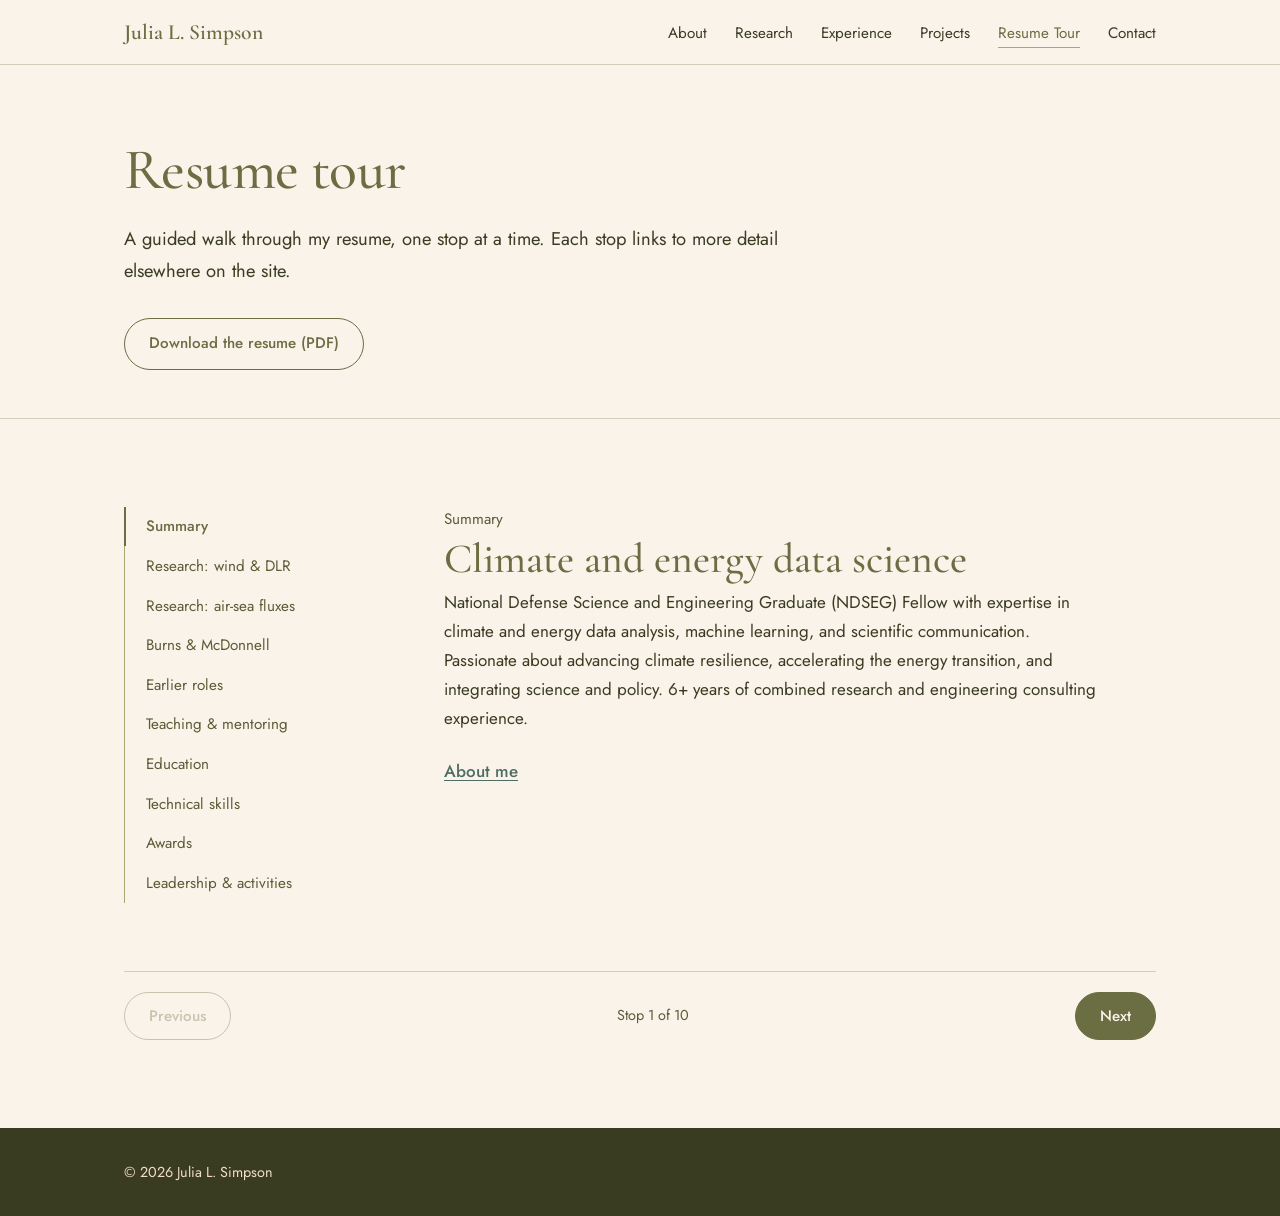
==== resume-tour.html @ 8f004eaa "Green-and-cream redesign; resume tour; research project pages" ====
<!DOCTYPE html>
<!--
  Personal website: Julia L. Simpson (Resume Tour)
  Created 2026-11-11. Goal: a guided, step-by-step walk through the resume, with each stop
    linking to the fuller page or section on the site.
  Decisions:
    - Content is taken from the Oct 2026 one-page and extended resumes only.
    - Stops are written into the HTML so the full resume is readable without JavaScript;
      the script then shows one stop at a time (tabs + previous/next + arrow keys) and
      keeps the current stop in the URL hash so a specific stop can be linked.
-->
<html lang="en">
<head>
  <meta charset="UTF-8">
  <meta name="viewport" content="width=device-width, initial-scale=1.0">
  <title>Resume Tour — Julia L. Simpson</title>
  <meta name="description" content="A guided tour through Julia L. Simpson's resume: climate and energy data science research, engineering consulting, education, and skills.">
  <link rel="preconnect" href="https://fonts.googleapis.com">
  <link rel="preconnect" href="https://fonts.gstatic.com" crossorigin>
  <link href="https://fonts.googleapis.com/css2?family=Cormorant+Garamond:ital,wght@0,500;0,600;1,500&family=Jost:wght@400;500&display=swap" rel="stylesheet">
  <link rel="stylesheet" href="assets/site.css">
</head>
<body>

<nav class="site-nav" aria-label="Main">
  <div class="wrap">
    <a href="./" class="brand">Julia L. Simpson</a>
    <button class="nav-toggle" aria-label="Menu" aria-expanded="false" aria-controls="nav-links">
      <svg width="22" height="16" viewBox="0 0 22 16" fill="none" stroke="currentColor" stroke-width="1.5"><path d="M0 1h22M0 8h22M0 15h22"/></svg>
    </button>
    <ul class="nav-links" id="nav-links">
      <li><a href="./#about">About</a></li>
      <li><a href="./#research">Research</a></li>
      <li><a href="./#experience">Experience</a></li>
      <li><a href="./#projects">Projects</a></li>
      <li><a href="resume-tour.html" aria-current="page">Resume Tour</a></li>
      <li><a href="./#contact">Contact</a></li>
    </ul>
  </div>
</nav>

<main>
  <header class="page-head">
    <div class="wrap">
      <h1>Resume tour</h1>
      <p class="lede">A guided walk through my resume, one stop at a time. Each stop links to more detail elsewhere on the site.</p>
      <div class="actions">
        <a class="btn btn-line" href="Julia_L_Simpson_Resume.pdf" target="_blank" rel="noopener">Download the resume (PDF)</a>
      </div>
    </div>
  </header>

  <div class="band"><div class="wrap">
    <div class="tour">
      <ol class="tour-stops" role="tablist" aria-label="Resume stops" hidden></ol>

      <div class="tour-body">
        <section class="tour-panel" id="summary" data-label="Summary">
          <p class="when">Summary</p>
          <h2>Climate and energy data science</h2>
          <p class="prose">National Defense Science and Engineering Graduate (NDSEG) Fellow with expertise in climate and energy data analysis, machine learning, and scientific communication. Passionate about advancing climate resilience, accelerating the energy transition, and integrating science and policy. 6+ years of combined research and engineering consulting experience.</p>
          <p class="see"><a href="./#about">About me</a></p>
        </section>

        <section class="tour-panel" id="dlr" data-label="Research: wind &amp; DLR">
          <p class="when">Aug 2022 &ndash; present</p>
          <h2>Wind energy &amp; dynamic line rating</h2>
          <p class="where">Graduate Researcher (Ph.D. Candidate), Columbia University, New York, NY</p>
          <ul class="bullets">
            <li>Applies spatial analysis to develop a risk-mitigation framework for wind energy along transmission corridors, where the same wind that drives generation also cools the line and raises its dynamic line rating (DLR), so transfer capacity peaks just as wind output does.</li>
            <li>Predicts wind speed between sparse measurement points, forecasts with calibrated confidence intervals, and culminates in sensor-placement recommendations to improve safety and reduce curtailment.</li>
          </ul>
          <p class="see"><a href="research/dynamic-line-rating.html">Project page</a></p>
        </section>

        <section class="tour-panel" id="air-sea" data-label="Research: air-sea fluxes">
          <p class="when">Aug 2022 &ndash; present</p>
          <h2>Machine learning for air&#8209;sea fluxes</h2>
          <p class="where">Graduate Researcher (Ph.D. Candidate), Columbia University, New York, NY</p>
          <ul class="bullets">
            <li>Addresses oceanographic observational data scarcity in air-sea flux representation in climate modeling by developing a hybrid physics&ndash;machine learning workflow using ensembles of neural networks trained on 3 million synthetic samples, then fine-tuned via transfer learning to ~10,000 in-situ observations.</li>
            <li>Employs causal discovery methods (PCMCI+) to illuminate directional relationships between meteorological drivers and air-sea fluxes, enabling physically grounded interpretation of machine learning predictions.</li>
          </ul>
          <p class="see"><a href="research/air-sea-fluxes.html">Project page</a></p>
        </section>

        <section class="tour-panel" id="consulting" data-label="Burns &amp; McDonnell">
          <p class="when">Aug 2020 &ndash; Dec 2022</p>
          <h2>Assistant Chemical Engineer</h2>
          <p class="where">Burns &amp; McDonnell, Wallingford, CT</p>
          <ul class="bullets">
            <li>As Environmental Permitting Specialist: authored and submitted permit applications for energy infrastructure projects, including large-scale 55 and 65 megawatt (MW) solar installations, battery storage, and transmission lines.</li>
            <li>As Remediation &amp; Air Emissions Scientist: analyzed regulatory frameworks to counsel clients on relevant requirements; executed field sampling campaigns, analyzed environmental data to evaluate remediation efficacy; and calculated facility potential to emit for 6 criteria and 188 hazardous air pollutants.</li>
          </ul>
          <p class="see"><a href="./#experience">Full experience</a></p>
        </section>

        <section class="tour-panel" id="early" data-label="Earlier roles">
          <p class="when">Sep 2017 &ndash; Mar 2020</p>
          <h2>Internships and undergraduate research</h2>
          <ul class="bullets">
            <li><strong>Sustainability Engineering Intern, Office of Sustainability, St. Louis, MO</strong> (Jan &ndash; Mar 2020). Collaborated on a team of 5 student interns to design 2.5 MW of solar installations for the city of St. Louis, developing a comprehensive proposal integrating SolSmart policy and Helioscope engineering design.</li>
            <li><strong>Chemical Engineering Intern, Burns &amp; McDonnell, Kansas City, MO</strong> (May &ndash; Aug 2019). Consulted within the Process Engineering group in the Energy Global Practice on 11 different projects, focusing on water quality, constituent environmental standards, technical design, and process analysis.</li>
            <li><strong>Research Assistant, Center for Aerosol Science &amp; Engineering, St. Louis, MO</strong> (Sep 2017 &ndash; Dec 2018). Processed PM2.5 Teflon filters using microwave-aided acid digestion and inductively coupled plasma mass spectrometry for an air quality study; developed, tested, and validated a revised Standard Operating Procedure for air toxic metals analysis on 18 elements.</li>
          </ul>
          <p class="see"><a href="./#experience">Full experience</a></p>
        </section>

        <section class="tour-panel" id="teaching" data-label="Teaching &amp; mentoring">
          <p class="when">Dec 2016 &ndash; Spring 2026</p>
          <h2>Teaching and mentoring</h2>
          <ul class="bullets">
            <li><strong>Teaching Assistant, Columbia University (CIEE/EAEE E4252)</strong> (Spring 2026). Supported instruction for Foundations of Environmental Engineering, focusing on mass balances, water and air quality, and environmental treatment processes; mentored graduate students through one-on-one tutoring, drawing on consulting experience to connect engineering fundamentals to regulatory and real-world practice.</li>
            <li><strong>Engineering Course Assistant &amp; Tutor, Washington University in St. Louis</strong> (Dec 2016 &ndash; May 2018). Taught class sections of about 40 first-year engineering students through collaborative, project-based learning; tutored 13 college students in Calculus III, Differential Equations, Physics, and chemical engineering courses.</li>
          </ul>
        </section>

        <section class="tour-panel" id="education" data-label="Education">
          <p class="when">2016 &ndash; 2026</p>
          <h2>Education</h2>
          <ul class="bullets">
            <li><strong>M.Phil., Earth and Environmental Engineering, Columbia University.</strong> Expected December 2026. GPA 3.73.</li>
            <li><strong>M.S., Earth &amp; Environmental Engineering, Columbia University.</strong> February 2024. GPA 4.07. Concentration in Sustainable Energy &amp; Carbon with additional focuses on Data Science, Water Resources &amp; Climate Risk.</li>
            <li><strong>B.S., Chemical Engineering (Cum Laude), Washington University in St. Louis.</strong> May 2020. GPA 3.73. Minors in Energy Engineering, Environmental Engineering, and Psychology-Neuroscience-Philosophy.</li>
          </ul>
        </section>

        <section class="tour-panel" id="skills" data-label="Technical skills">
          <p class="when">Technical skills</p>
          <h2>Tools, methods, and data</h2>
          <ul class="bullets">
            <li>Python, R, xarray, pandas, neural networks, transfer learning, random forest, eXtreme Gradient Boosting (XGBoost).</li>
            <li>Statistical and spatial methods: causal discovery (PCMCI+); copula-based spatial analysis; and calibrated uncertainty.</li>
            <li>Datasets: in-situ networks from research cruises targeting air-sea flux measurements; Community Earth System Model (CESM) climate model ensembles; and the NOAA High-Resolution Rapid Refresh (HRRR) atmospheric model.</li>
            <li>Training: Climate &amp; Geospatial Data Analysis and Machine Learning, LEAP Train-the-Trainer Bootcamp (Jan 2023); Topics in Climate Data Science, LEAP Momentum Bootcamp (May 2022).</li>
          </ul>
          <p class="see"><a href="./#projects">Climate &amp; energy data projects</a></p>
        </section>

        <section class="tour-panel" id="awards" data-label="Awards">
          <p class="when">2022 &ndash; present</p>
          <h2>Awards</h2>
          <ul class="bullets">
            <li><strong>National Defense Science and Engineering Graduate Fellow</strong> (Sep 2024 &ndash; present). Earned a competitive three-year graduate fellowship from the Department of Defense, awarded through the Office of the Under Secretary for Research and Engineering and the military services (award rate under 6.3%).</li>
            <li><strong>&ldquo;What We Do Matters&rdquo; and &ldquo;We Invest in a Better World,&rdquo; Burns &amp; McDonnell</strong> (Jun 2022). Two company culture recognitions for an innovative solution to a project obstacle and dedication to a client.</li>
          </ul>
        </section>

        <section class="tour-panel" id="leadership" data-label="Leadership &amp; activities">
          <p class="when">2016 &ndash; present</p>
          <h2>Leadership and activities</h2>
          <ul class="bullets">
            <li><strong>Graduate Earth &amp; Environmental Engineering Network</strong> (May 2025 &ndash; present). Chair of the Social Committee, organizing events and growing a new graduate student organization.</li>
            <li><strong>NVIDIA&ndash;LEAP Center Hackathon Collaboration</strong> (Jun 2025 &ndash; Jan 2026). Member of a 9-person coding sub-team within a 17-person group downscaling climate model data to high resolution around New York City for a hackathon at the American Museum of Natural History.</li>
            <li><strong>Burns &amp; McDonnell</strong> (Aug 2020 &ndash; Dec 2022). Representative on the Microplastics Team at the Interstate Technology Regulatory Council; Diversity, Equity, &amp; Inclusion Lead for the New England regional offices; founding member of the Wallingford Green Team.</li>
            <li><strong>Relay For Life</strong> (Aug 2016 &ndash; Apr 2020). Chaired the Fundraising committee within a 50-person Steering committee, coordinating benefit nights with local businesses for the American Cancer Society and contributing to registration of over 1,300 people.</li>
          </ul>
        </section>
      </div>
    </div>

    <div class="tour-nav" hidden>
      <button class="btn btn-line" data-step="-1">Previous</button>
      <span class="tour-count" aria-live="polite"></span>
      <button class="btn btn-solid" data-step="1">Next</button>
    </div>
  </div></div>
</main>

<footer class="site-foot">
  <div class="wrap">&copy; 2026 Julia L. Simpson</div>
</footer>

<script src="assets/site.js"></script>
<script>
  // Turns the stacked resume sections into a one-at-a-time tour.
  (function () {
    var panels = Array.prototype.slice.call(document.querySelectorAll('.tour-panel'));
    var list = document.querySelector('.tour-stops');
    var nav = document.querySelector('.tour-nav');
    var count = nav.querySelector('.tour-count');
    var prev = nav.querySelector('[data-step="-1"]');
    var next = nav.querySelector('[data-step="1"]');
    var tabs = [];
    var current = 0;

    panels.forEach(function (panel, i) {
      var li = document.createElement('li');
      var b = document.createElement('button');
      b.type = 'button';
      b.id = 'tab-' + panel.id;
      b.setAttribute('role', 'tab');
      b.setAttribute('aria-controls', panel.id);
      b.innerHTML = panel.getAttribute('data-label');
      b.addEventListener('click', function () { show(i, true); });
      b.addEventListener('keydown', function (e) {
        if (e.key === 'ArrowDown' || e.key === 'ArrowRight') { e.preventDefault(); show(Math.min(i + 1, panels.length - 1), true, true); }
        if (e.key === 'ArrowUp' || e.key === 'ArrowLeft') { e.preventDefault(); show(Math.max(i - 1, 0), true, true); }
      });
      li.appendChild(b); list.appendChild(li); tabs.push(b);
      panel.setAttribute('role', 'tabpanel');
      panel.setAttribute('aria-labelledby', b.id);
    });
    list.hidden = false; nav.hidden = false;

    function show(i, updateHash, focusTab) {
      current = i;
      panels.forEach(function (p, j) {
        p.hidden = j !== i;
        tabs[j].setAttribute('aria-selected', j === i ? 'true' : 'false');
        tabs[j].tabIndex = j === i ? 0 : -1;
      });
      panels[i].classList.remove('entering'); void panels[i].offsetWidth; panels[i].classList.add('entering');
      prev.disabled = i === 0;
      next.disabled = i === panels.length - 1;
      count.textContent = 'Stop ' + (i + 1) + ' of ' + panels.length;
      if (focusTab) tabs[i].focus();
      if (updateHash && history.replaceState) history.replaceState(null, '', '#' + panels[i].id);
      // keep the active tab visible in the horizontal strip on small screens
      if (tabs[i].scrollIntoView && window.innerWidth <= 900) tabs[i].scrollIntoView({ block: 'nearest', inline: 'center' });
    }

    prev.addEventListener('click', function () { show(Math.max(current - 1, 0), true); });
    next.addEventListener('click', function () { show(Math.min(current + 1, panels.length - 1), true); });

    var start = panels.findIndex(function (p) { return '#' + p.id === location.hash; });
    show(start < 0 ? 0 : start, false);
  })();
</script>
</body>
</html>
---- assets/site.css ----
/*
  Shared stylesheet for julialsimpson.github.io
  Created 2026-11-11. Goal: one elegant green-and-cream system shared by every page.

  Palette (from Julia's reference image, Nov 2026):
    cream  #F2DEC7  backgrounds / neutrals
    olive  #6B6D43  primary green: headings, buttons, bands
    moss   #ABA66F  secondary green: rules, borders, land in the graphic
    sage   #99B4AA  blue accent: ocean in the graphic, focus rings
    clay   #CF7D65  pink accent: sensible-heat arrow, small markers
    blush  #E1B8A2  pink accent: thermometer, quiet highlights
  Derived for legibility (WCAG AA, checked 2026-11-11):
    paper  #FAF3EA  a lighter tint of cream for the main page background
    ink    #3A3C22  body text, deepened from olive (10.3:1 on paper, 8.7:1 on cream)
    olive-text #5A5C36  small secondary text (6.3:1 on paper, 5.3:1 on cream)
    sage-deep  #4E6E63  link/text use of the blue (5.1:1 on paper)
  The palette's olive is 4.1:1 on cream, so it is used for large type and fills only.
  Moss, sage, clay and blush never carry text; they fail contrast as text colors.
*/

:root {
  --paper: #FAF3EA;
  --cream: #F2DEC7;
  --olive: #6B6D43;
  --moss: #ABA66F;
  --sage: #99B4AA;
  --clay: #CF7D65;
  --blush: #E1B8A2;
  --ink: #3A3C22;
  --olive-text: #5A5C36;
  --sage-deep: #4E6E63;
  --rule: rgba(107, 109, 67, 0.28);

  --serif: 'Cormorant Garamond', 'Iowan Old Style', Georgia, serif;
  --sans: 'Jost', 'Avenir Next', 'Segoe UI', sans-serif;
  --measure: 66ch;
  --wrap: 1080px;
}

*, *::before, *::after { box-sizing: border-box; margin: 0; padding: 0; }
html { scroll-behavior: smooth; scroll-padding-top: 5rem; }
@media (prefers-reduced-motion: reduce) { html { scroll-behavior: auto; } }

body {
  font-family: var(--sans);
  font-size: 1.0625rem;
  font-weight: 400;
  line-height: 1.7;
  color: var(--ink);
  background: var(--paper);
  -webkit-font-smoothing: antialiased;
}

a { color: var(--sage-deep); text-decoration-thickness: 1px; text-underline-offset: 0.2em; }
a:hover { color: var(--olive); }
:focus-visible { outline: 2px solid var(--sage-deep); outline-offset: 3px; border-radius: 2px; }

.wrap { max-width: var(--wrap); margin: 0 auto; padding: 0 1.5rem; }

/* ---------- Type scale (ratio ~1.25 from 17px body) ---------- */
h1, h2, h3 { font-family: var(--serif); font-weight: 500; color: var(--olive); line-height: 1.15; }
h1 { font-size: clamp(2.9rem, 6.5vw, 4.75rem); letter-spacing: -0.01em; }
h2 { font-size: clamp(2rem, 3.6vw, 2.6rem); margin-bottom: 1.25rem; }
h3 { font-size: 1.5rem; font-weight: 600; margin-bottom: 0.4rem; }
p + p { margin-top: 1rem; }
.lede { font-size: 1.15rem; max-width: var(--measure); }
.meta { font-size: 0.9rem; color: var(--olive-text); }
.prose { max-width: var(--measure); }

/* ---------- Navigation ---------- */
.site-nav {
  position: sticky; top: 0; z-index: 50;
  background: rgba(250, 243, 234, 0.94);
  backdrop-filter: blur(8px);
  border-bottom: 1px solid var(--rule);
}
.site-nav .wrap { display: flex; align-items: center; justify-content: space-between; height: 4rem; }
.brand { font-family: var(--serif); font-size: 1.35rem; font-weight: 600; color: var(--olive); text-decoration: none; }
.nav-links { display: flex; gap: 1.75rem; list-style: none; }
.nav-links a { font-size: 0.95rem; color: var(--ink); text-decoration: none; padding: 0.25rem 0; }
.nav-links a:hover, .nav-links a[aria-current="page"] { color: var(--olive); box-shadow: inset 0 -1px 0 var(--moss); }
.nav-toggle { display: none; background: none; border: 0; cursor: pointer; padding: 0.5rem; color: var(--olive); }
.nav-toggle svg { display: block; }

/* ---------- Buttons ---------- */
.actions { display: flex; flex-wrap: wrap; gap: 0.85rem; margin-top: 2rem; }
.btn {
  display: inline-block; font-family: var(--sans); font-size: 0.95rem; font-weight: 500;
  padding: 0.75rem 1.5rem; border-radius: 999px; text-decoration: none;
  border: 1px solid var(--olive); transition: background-color 0.2s, color 0.2s;
}
.btn-solid { background: var(--olive); color: var(--paper); }
.btn-solid:hover { background: var(--ink); color: var(--paper); border-color: var(--ink); }
.btn-line { color: var(--olive); background: transparent; }
.btn-line:hover { background: var(--olive); color: var(--paper); }

/* ---------- Sections ---------- */
.band { padding: 5.5rem 0; }
.band-cream { background: var(--cream); }
.band-olive { background: var(--olive); color: var(--paper); }
.band-olive h2 { color: var(--paper); }
.section-intro { max-width: var(--measure); margin-bottom: 3rem; color: var(--olive-text); }
.band-olive .section-intro { color: var(--paper); }

/* ---------- Hero ---------- */
.hero { padding: 4.5rem 0 0; overflow: hidden; }
.hero .wrap { display: grid; grid-template-columns: 1.05fr 1fr; gap: 3.5rem; align-items: end; }
.hero-text { padding-bottom: 5rem; }
.hero .role { font-family: var(--serif); font-size: 1.45rem; font-style: italic; color: var(--olive-text); margin: 0.75rem 0 1.5rem; line-height: 1.35; }
.hero-figure { align-self: end; }
.hero-figure svg { display: block; width: 100%; height: auto; }
.hero-figure figcaption { position: absolute; width: 1px; height: 1px; overflow: hidden; clip: rect(0 0 0 0); }
@media (prefers-reduced-motion: no-preference) {
  .hero-text > * { animation: rise 0.9s cubic-bezier(.2,.7,.2,1) both; }
  .hero-text > *:nth-child(2) { animation-delay: 0.08s; }
  .hero-text > *:nth-child(3) { animation-delay: 0.16s; }
  .hero-text > *:nth-child(4) { animation-delay: 0.24s; }
  .hero-figure { animation: settle 1.4s ease both 0.1s; }
}
@keyframes rise { from { opacity: 0; transform: translateY(14px); } to { opacity: 1; transform: none; } }
@keyframes settle { from { opacity: 0; } to { opacity: 1; } }

/* ---------- About ---------- */
.about-grid { display: grid; grid-template-columns: 1.6fr 1fr; gap: 4rem; }
.facts { border-top: 1px solid var(--rule); }
.facts div { padding: 0.9rem 0; border-bottom: 1px solid var(--rule); display: grid; grid-template-columns: 7.5rem 1fr; gap: 1rem; }
.facts dt { font-size: 0.9rem; color: var(--olive-text); }
.facts dd { font-size: 0.98rem; }

/* ---------- Three capabilities ---------- */
.trio { display: grid; grid-template-columns: repeat(3, 1fr); }
.trio > div { padding: 0 2rem; border-left: 1px solid var(--rule); }
.trio > div:first-child { padding-left: 0; border-left: 0; }
.trio svg { color: var(--olive); margin-bottom: 1rem; }
.trio p { font-size: 0.98rem; }

/* ---------- Research entries ---------- */
.research-list { display: grid; grid-template-columns: 1fr 1fr; gap: 3.5rem; }
.research-entry { border-top: 2px solid var(--moss); padding-top: 1.5rem; }
.research-entry p { font-size: 1rem; }
.research-entry .more { display: inline-block; margin-top: 1.25rem; font-weight: 500; }
.tags { display: flex; flex-wrap: wrap; gap: 0.4rem; margin-top: 1.1rem; list-style: none; }
.tags li { font-size: 0.82rem; color: var(--olive-text); border: 1px solid var(--rule); border-radius: 999px; padding: 0.15rem 0.7rem; }

/* ---------- Experience timeline ---------- */
.timeline { list-style: none; border-left: 1px solid var(--moss); margin-left: 0.3rem; }
.timeline > li { position: relative; padding: 0 0 2.5rem 2rem; }
.timeline > li:last-child { padding-bottom: 0; }
.timeline > li::before {
  content: ''; position: absolute; left: -5px; top: 0.6rem;
  width: 9px; height: 9px; border-radius: 50%; background: var(--cream); border: 1px solid var(--olive);
}
.timeline > li.current::before { background: var(--clay); border-color: var(--clay); }
.timeline .when { font-size: 0.9rem; color: var(--olive-text); }
.timeline h3 { font-size: 1.4rem; margin: 0.1rem 0 0.1rem; }
.timeline .where { color: var(--olive-text); margin-bottom: 0.6rem; }
.bullets { list-style: none; max-width: var(--measure); }
.bullets li { position: relative; padding-left: 1.1rem; margin-bottom: 0.45rem; font-size: 0.98rem; }
.bullets li::before { content: ''; position: absolute; left: 0; top: 0.75em; width: 5px; height: 1px; background: var(--olive); }

.subhead { font-family: var(--serif); font-size: 1.75rem; font-weight: 500; color: var(--olive); margin: 4rem 0 1.5rem; }
.edu { display: grid; grid-template-columns: repeat(3, 1fr); gap: 2rem; }
.edu > div { border-top: 1px solid var(--olive); padding-top: 1rem; }
.edu h3 { font-size: 1.3rem; }
.edu p { font-size: 0.95rem; }

.skills { border-top: 1px solid var(--rule); }
.skills div { display: grid; grid-template-columns: 13rem 1fr; gap: 1.5rem; padding: 0.9rem 0; border-bottom: 1px solid var(--rule); }
.skills dt { font-family: var(--serif); font-size: 1.2rem; font-weight: 600; color: var(--olive); }
.skills dd { font-size: 0.98rem; }

/* ---------- Projects ---------- */
.rows { list-style: none; border-top: 1px solid var(--rule); }
.rows > li { display: grid; grid-template-columns: 15rem 1fr; gap: 2rem; padding: 1.6rem 0; border-bottom: 1px solid var(--rule); }
.rows .context { font-size: 0.9rem; color: var(--olive-text); }
.rows h3 { font-size: 1.35rem; }
.rows p { font-size: 0.98rem; max-width: var(--measure); }

details.more-projects { margin-top: 3rem; border-top: 1px solid var(--rule); }
details.more-projects > summary {
  cursor: pointer; list-style: none; padding: 1.25rem 0;
  font-family: var(--serif); font-size: 1.5rem; color: var(--olive);
  display: flex; justify-content: space-between; align-items: center;
}
details.more-projects > summary::-webkit-details-marker { display: none; }
details.more-projects > summary::after { content: '+'; font-family: var(--sans); font-weight: 300; font-size: 1.6rem; }
details.more-projects[open] > summary::after { content: '\2212'; }

.talks { list-style: none; }
.talks li { display: grid; grid-template-columns: 4.5rem 1fr; gap: 0.5rem; padding: 1rem 0; border-bottom: 1px solid var(--rule); font-size: 0.98rem; max-width: 82ch; }
.talks .kind { font-family: var(--serif); font-size: 1.05rem; color: var(--olive-text); font-style: italic; line-height: 1.6; }
.talks cite { font-style: normal; font-weight: 500; }

/* ---------- Contact ---------- */
.contact-links { display: flex; flex-wrap: wrap; gap: 0.85rem; }
.band-olive .btn { border-color: var(--paper); color: var(--paper); }
.band-olive .btn:hover { background: var(--paper); color: var(--olive); }

footer.site-foot { background: var(--ink); color: var(--cream); padding: 2rem 0; font-size: 0.9rem; }
footer.site-foot a { color: var(--cream); }

/* ---------- Project pages ---------- */
.page-head { padding: 4.5rem 0 3rem; border-bottom: 1px solid var(--rule); }
.page-head .crumb { font-size: 0.9rem; margin-bottom: 1.25rem; }
.page-head h1 { font-size: clamp(2.4rem, 5vw, 3.6rem); max-width: 24ch; }
.prose > ul { margin-top: 0.6rem; }
.page-head .lede { margin-top: 1.25rem; }
.status-note {
  margin-top: 2rem; max-width: var(--measure); padding: 1rem 1.25rem;
  border-left: 3px solid var(--clay); background: var(--cream); font-size: 0.98rem;
}
.page-section { padding: 3.5rem 0; border-bottom: 1px solid var(--rule); }
.page-section:last-of-type { border-bottom: 0; }
.page-section h2 { font-size: 2rem; }
.two-col { display: grid; grid-template-columns: 14rem 1fr; gap: 2.5rem; }
.placeholder {
  border: 1px dashed var(--moss); border-radius: 4px; padding: 2.5rem 2rem;
  text-align: center; color: var(--olive-text); background: rgba(242, 222, 199, 0.45);
}
.placeholder strong { display: block; font-family: var(--serif); font-size: 1.4rem; font-weight: 600; color: var(--olive); margin-bottom: 0.35rem; }
.placeholder.tall { padding: 5rem 2rem; }
.link-list { list-style: none; border-top: 1px solid var(--rule); max-width: 46rem; }
.link-list li { display: flex; justify-content: space-between; gap: 1rem; padding: 0.9rem 0; border-bottom: 1px solid var(--rule); }
.link-list .pending { color: var(--olive-text); font-style: italic; font-size: 0.95rem; white-space: nowrap; }

/* ---------- Resume tour ---------- */
.tour { display: grid; grid-template-columns: 17rem 1fr; gap: 3rem; align-items: start; }
.tour-stops { list-style: none; border-left: 1px solid var(--moss); position: sticky; top: 6rem; }
.tour-stops button {
  display: block; width: 100%; text-align: left; background: none; border: 0; cursor: pointer;
  font-family: var(--sans); font-size: 0.95rem; color: var(--olive-text);
  padding: 0.55rem 0 0.55rem 1.25rem; margin-left: -1px; border-left: 2px solid transparent;
}
.tour-stops button:hover { color: var(--olive); }
.tour-stops button[aria-selected="true"] { color: var(--olive); font-weight: 500; border-left-color: var(--olive); }
.tour-panel { min-height: 26rem; }
.tour-panel .when { font-size: 0.95rem; color: var(--olive-text); }
.tour-panel h2 { margin: 0.25rem 0 0.25rem; }
.tour-panel .where { color: var(--olive-text); margin-bottom: 1.5rem; }
.tour-panel .see { margin-top: 1.5rem; font-weight: 500; }
.tour-nav { display: flex; justify-content: space-between; align-items: center; margin-top: 3rem; padding-top: 1.25rem; border-top: 1px solid var(--rule); }
.tour-nav button { font-family: var(--sans); }
.tour-nav button[disabled] { opacity: 0.35; cursor: default; }
.tour-count { font-size: 0.9rem; color: var(--olive-text); }
@media (prefers-reduced-motion: no-preference) {
  .tour-panel.entering { animation: rise 0.45s cubic-bezier(.2,.7,.2,1) both; }
}

/* ---------- Responsive ---------- */
@media (max-width: 900px) {
  .hero .wrap { grid-template-columns: 1fr; gap: 0; }
  .hero-text { padding-bottom: 2.5rem; }
  .hero-figure { max-width: 520px; margin: 0 auto; width: 100%; }
  .about-grid, .research-list, .edu { grid-template-columns: 1fr; gap: 2.5rem; }
  .trio { grid-template-columns: 1fr; gap: 2rem; }
  .trio > div { padding: 1.5rem 0 0; border-left: 0; border-top: 1px solid var(--rule); }
  .trio > div:first-child { padding-top: 0; border-top: 0; }
  .rows > li, .skills div, .two-col { grid-template-columns: 1fr; gap: 0.5rem; }
  .tour { grid-template-columns: 1fr; gap: 2rem; }
  .tour-stops { position: static; display: flex; overflow-x: auto; border-left: 0; border-bottom: 1px solid var(--moss); }
  .tour-stops button { white-space: nowrap; padding: 0.6rem 0.9rem; margin: 0 0 -1px; border-left: 0; border-bottom: 2px solid transparent; }
  .tour-stops button[aria-selected="true"] { border-bottom-color: var(--olive); }
}
@media (max-width: 680px) {
  .nav-toggle { display: block; }
  .nav-links { display: none; }
  .nav-links.open {
    display: flex; flex-direction: column; gap: 0; position: absolute; top: 4rem; left: 0; right: 0;
    background: var(--paper); border-bottom: 1px solid var(--rule); padding: 0.5rem 1.5rem 1rem;
  }
  .nav-links.open a { display: block; padding: 0.7rem 0; }
  .band { padding: 4rem 0; }
  .facts div { grid-template-columns: 1fr; gap: 0.1rem; }
  .link-list li { flex-direction: column; gap: 0.1rem; }
}
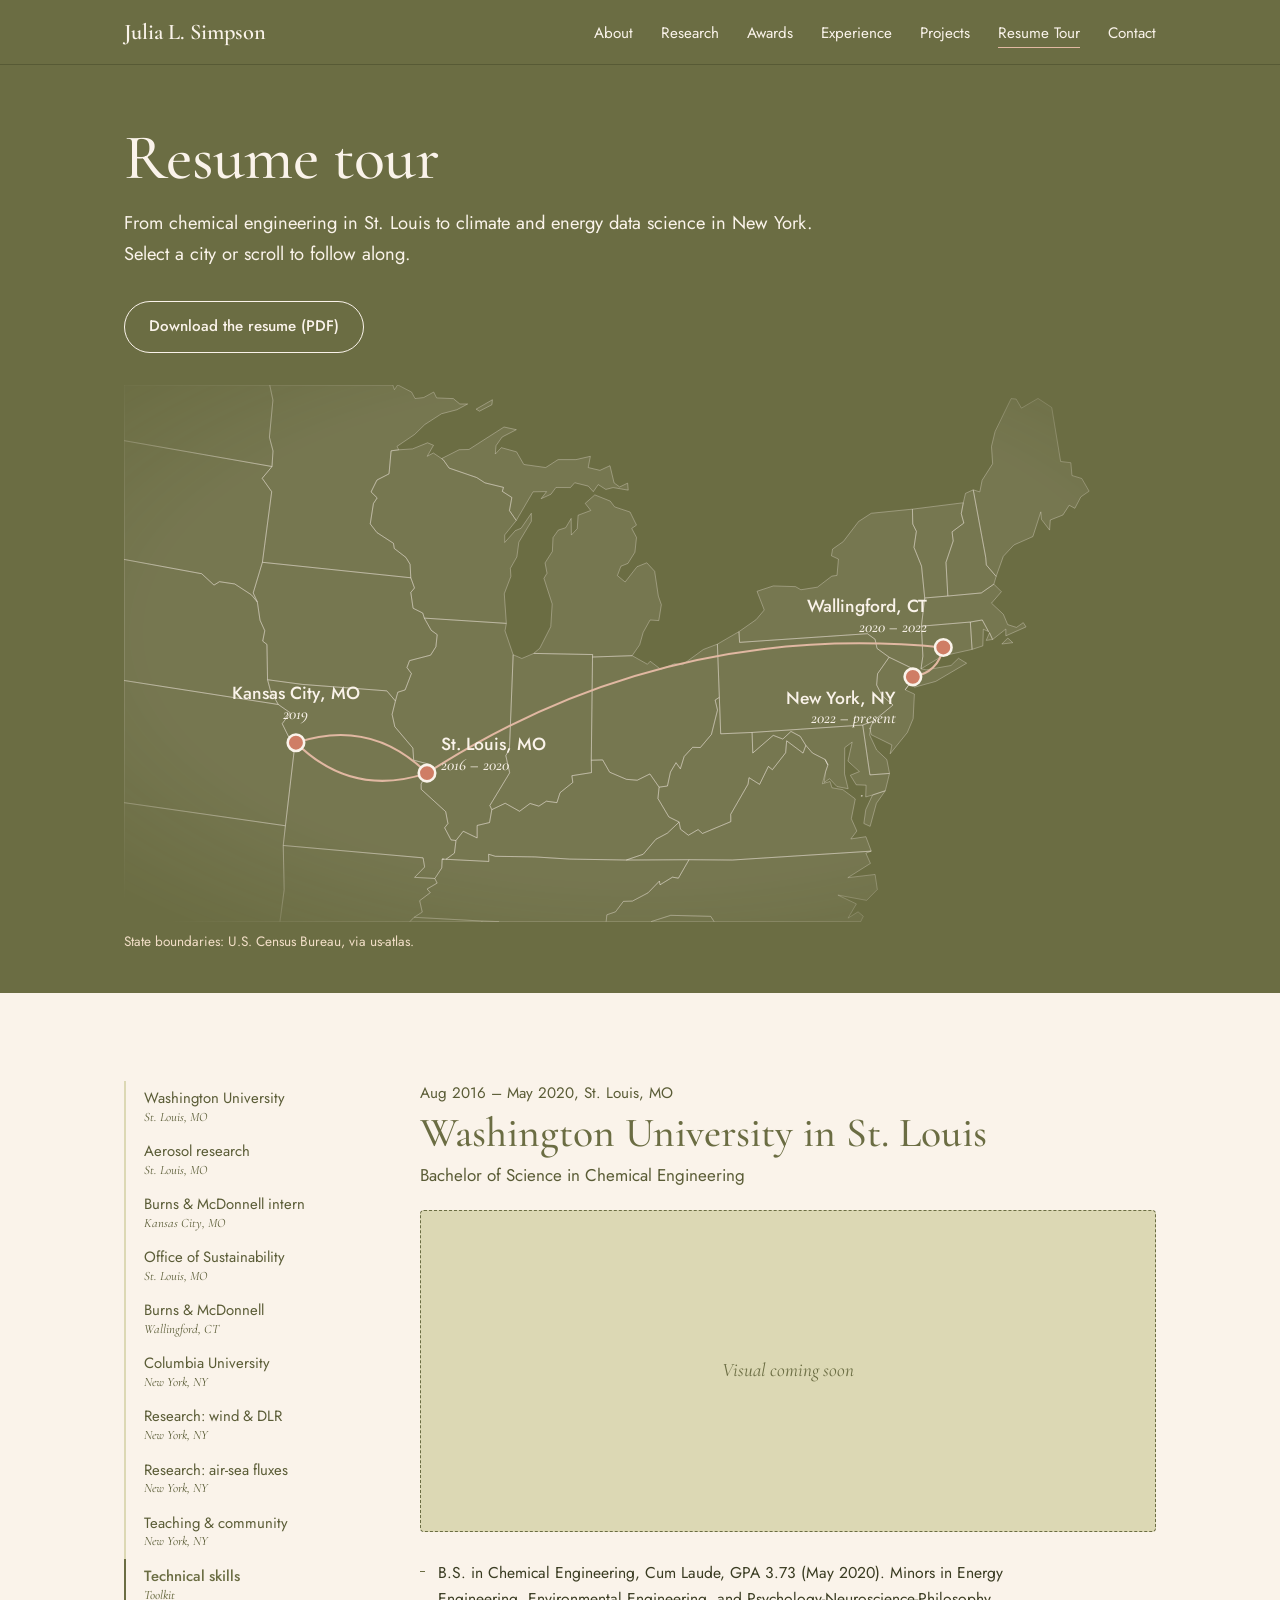
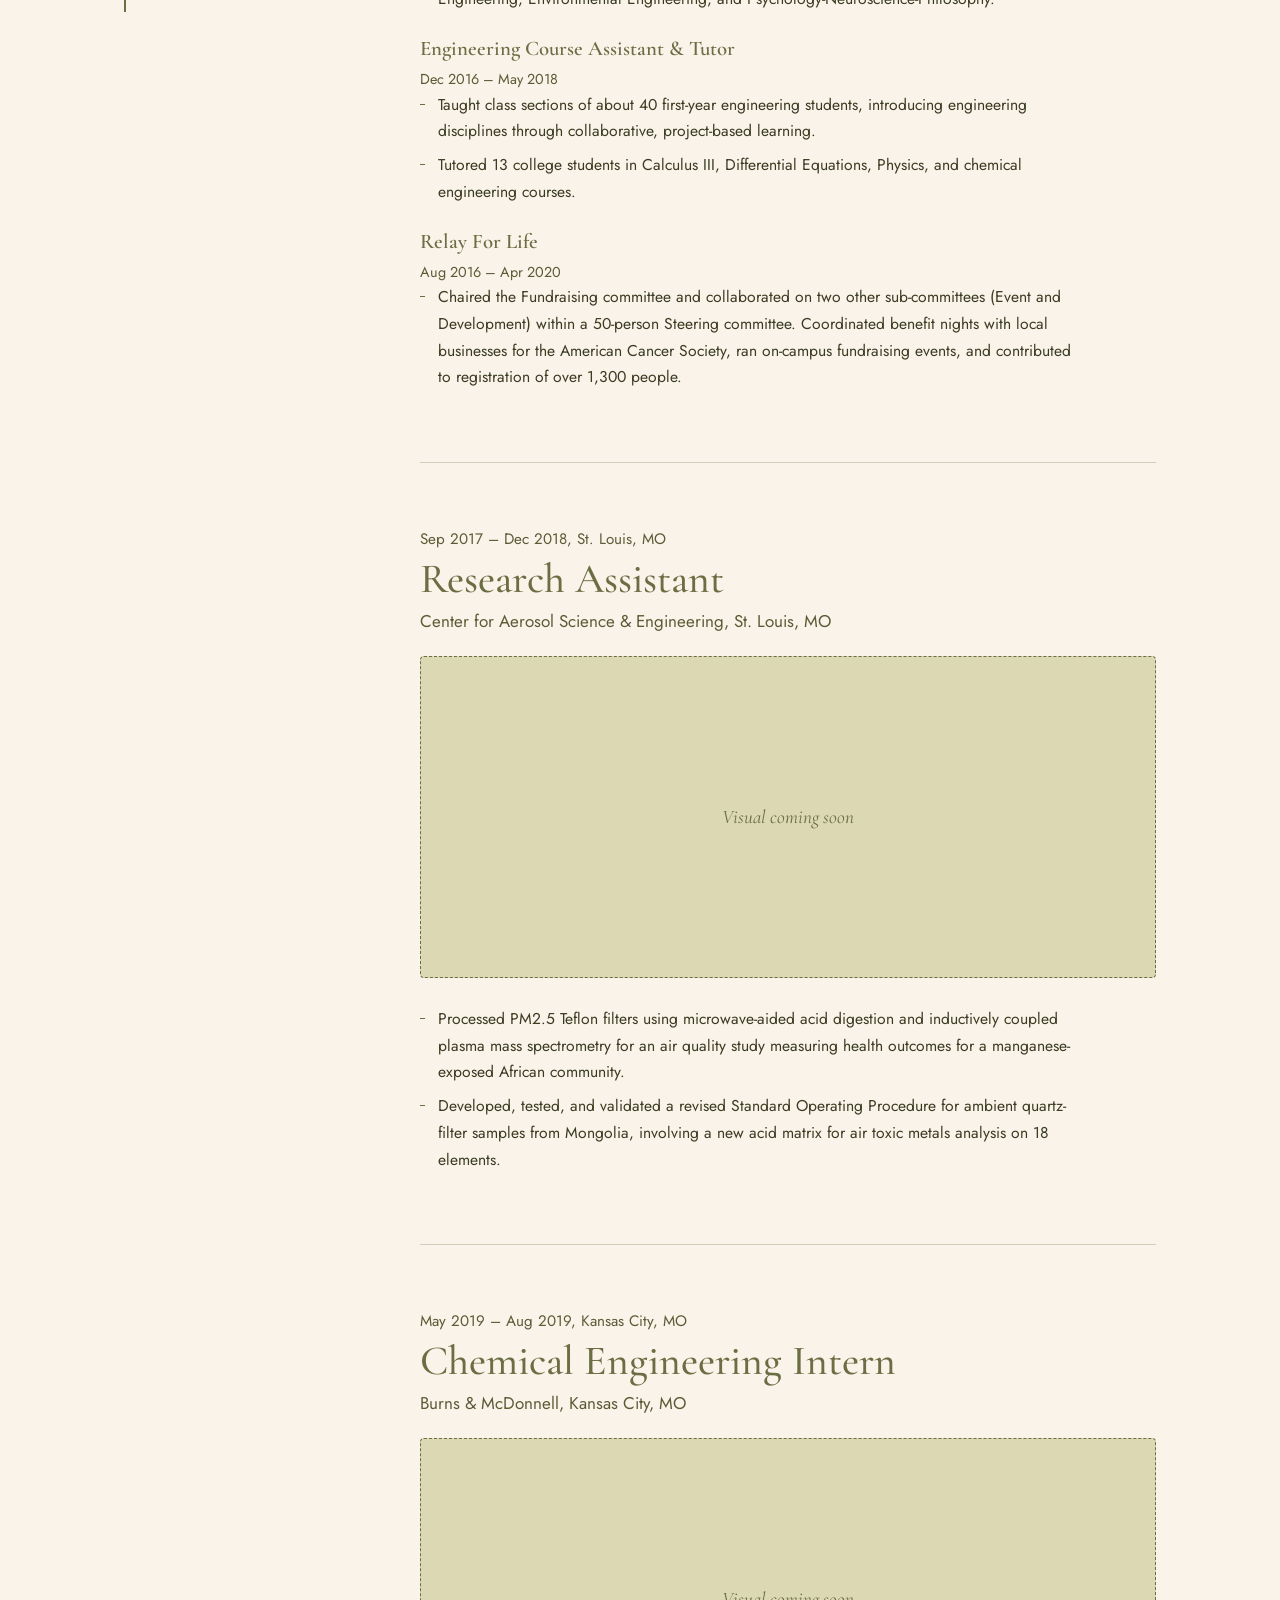
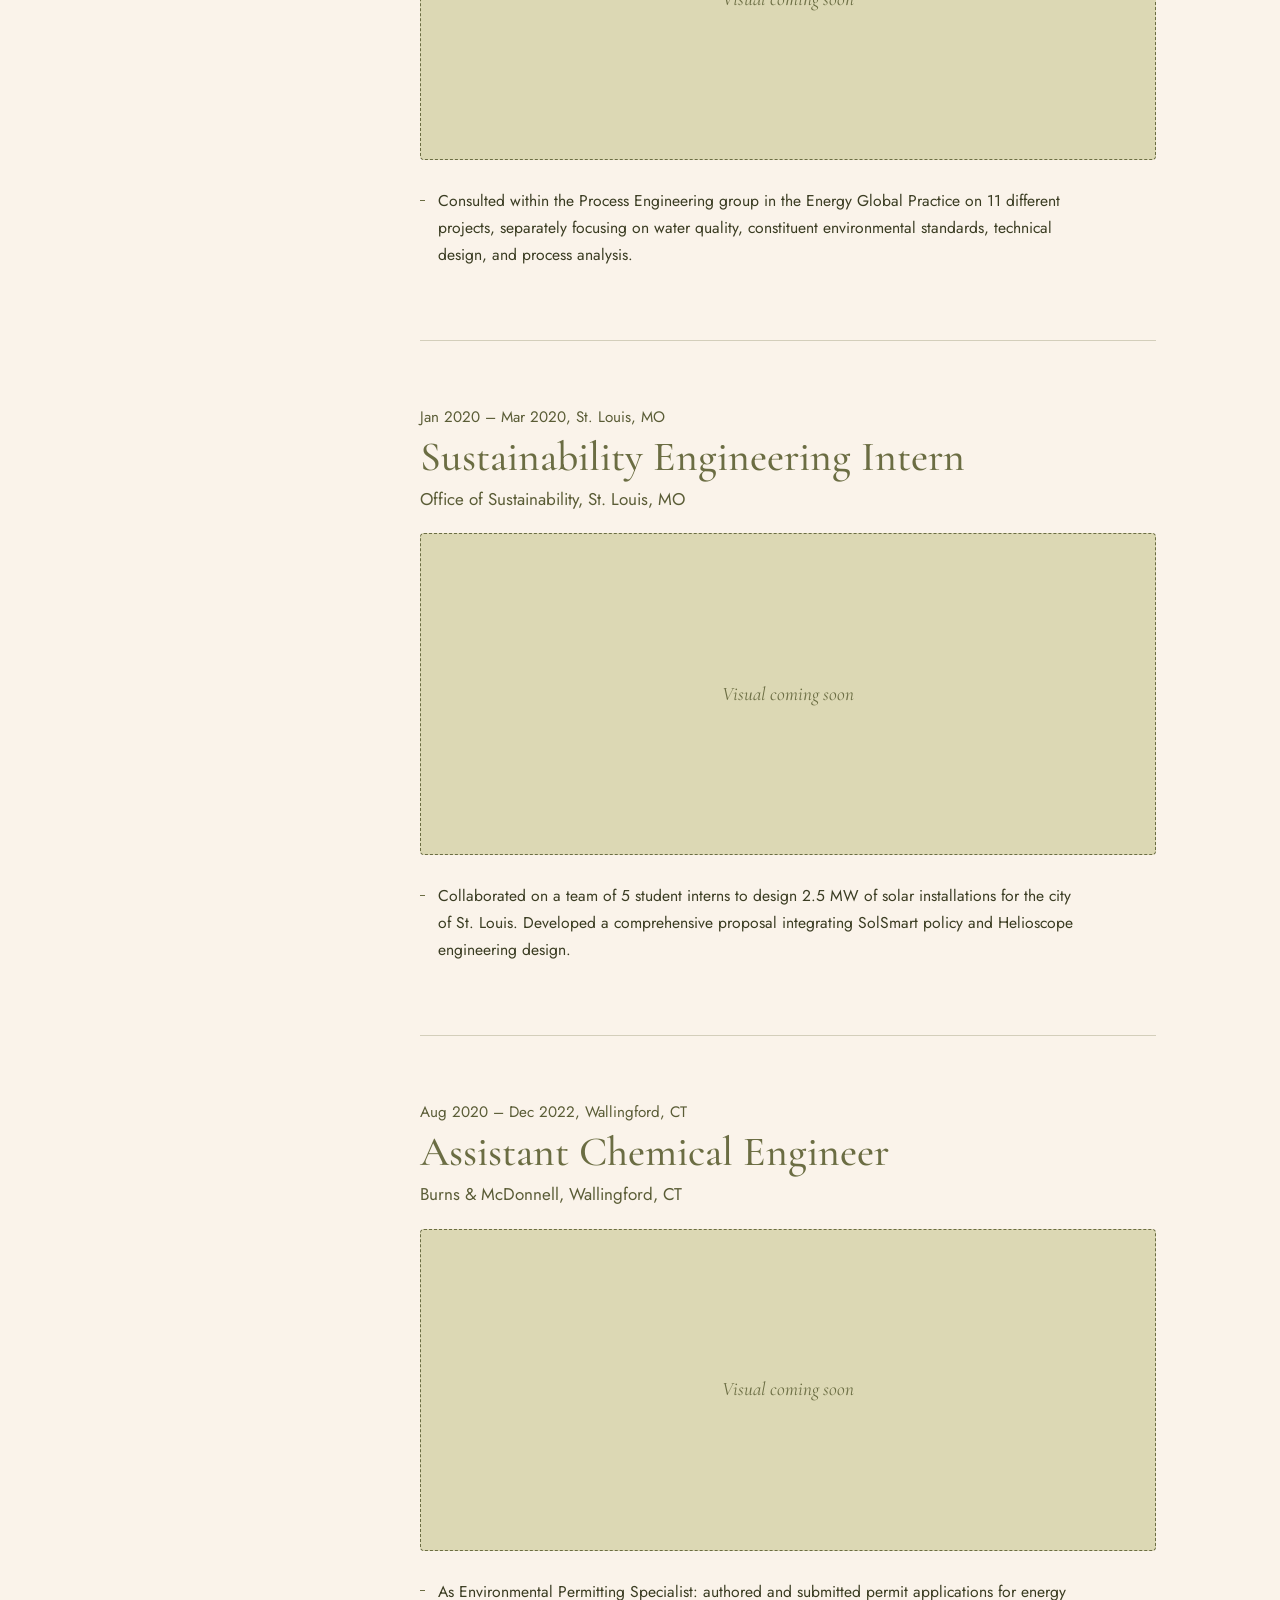
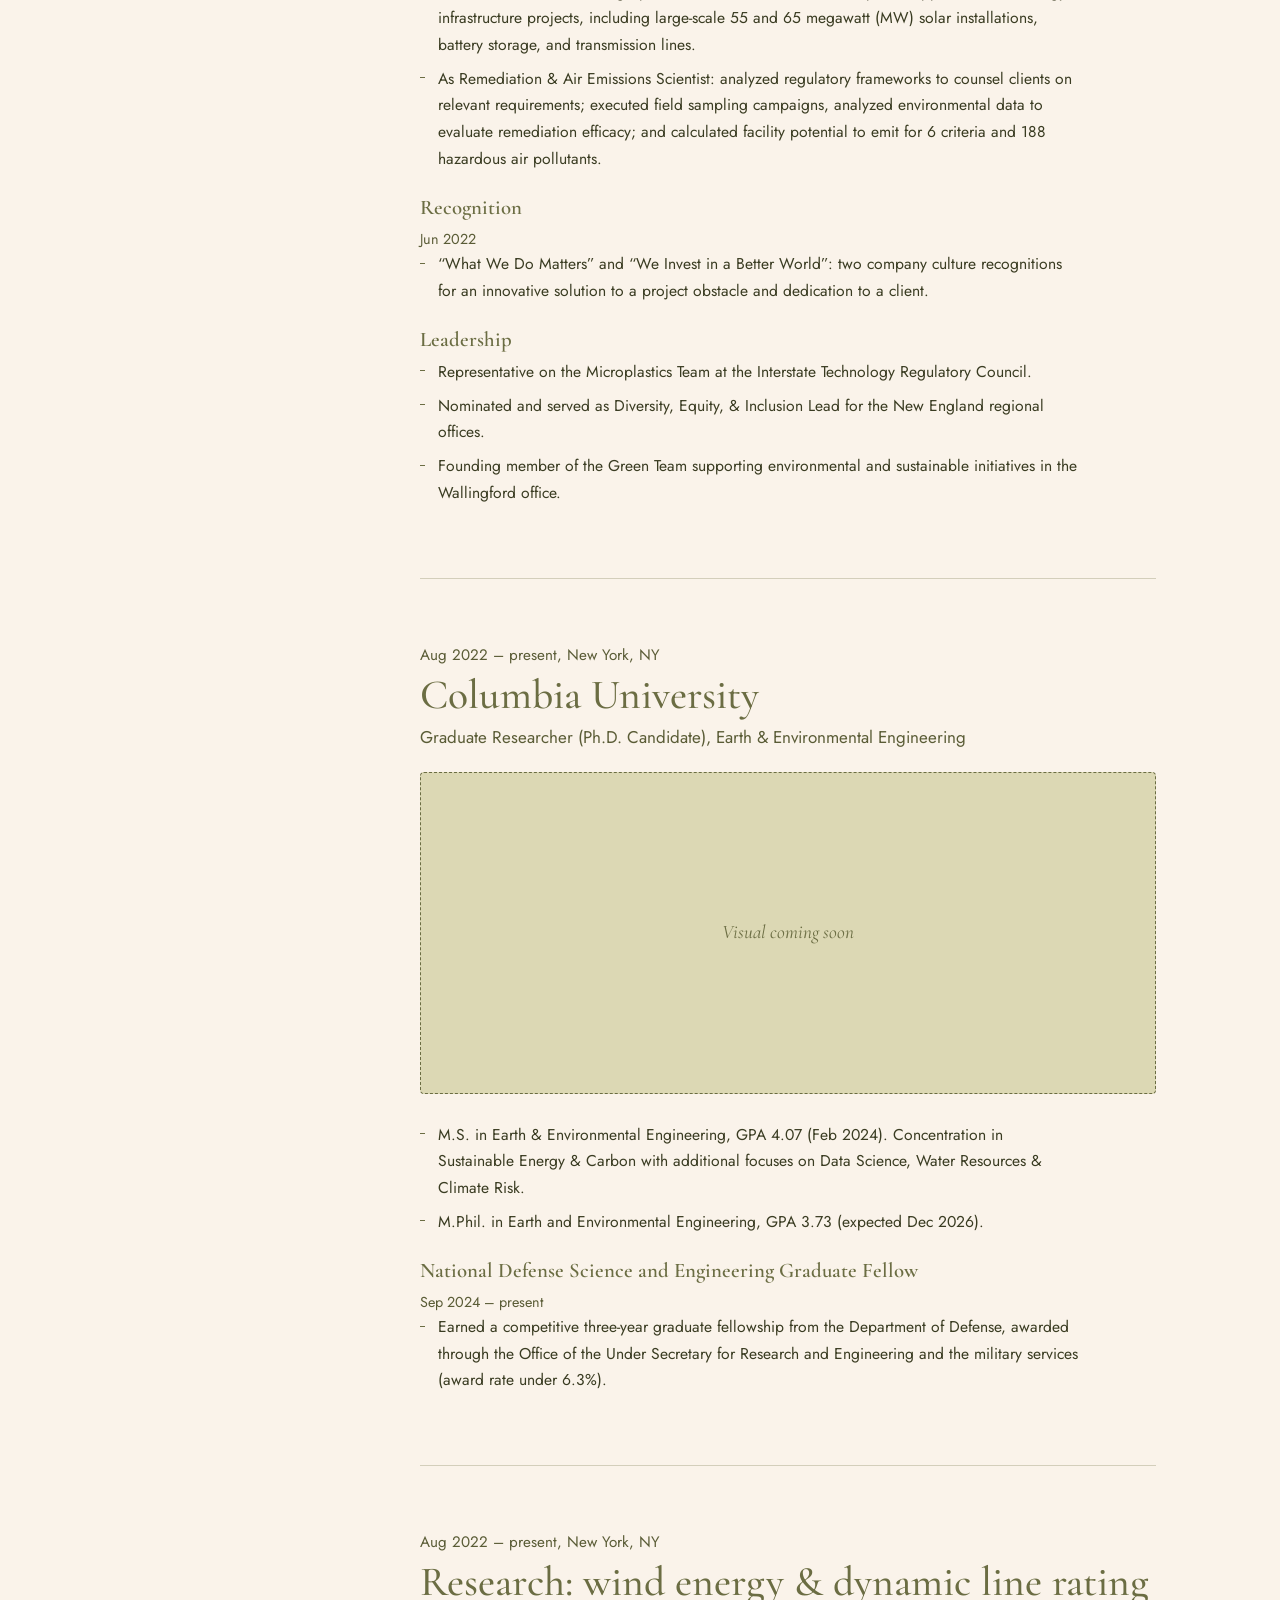
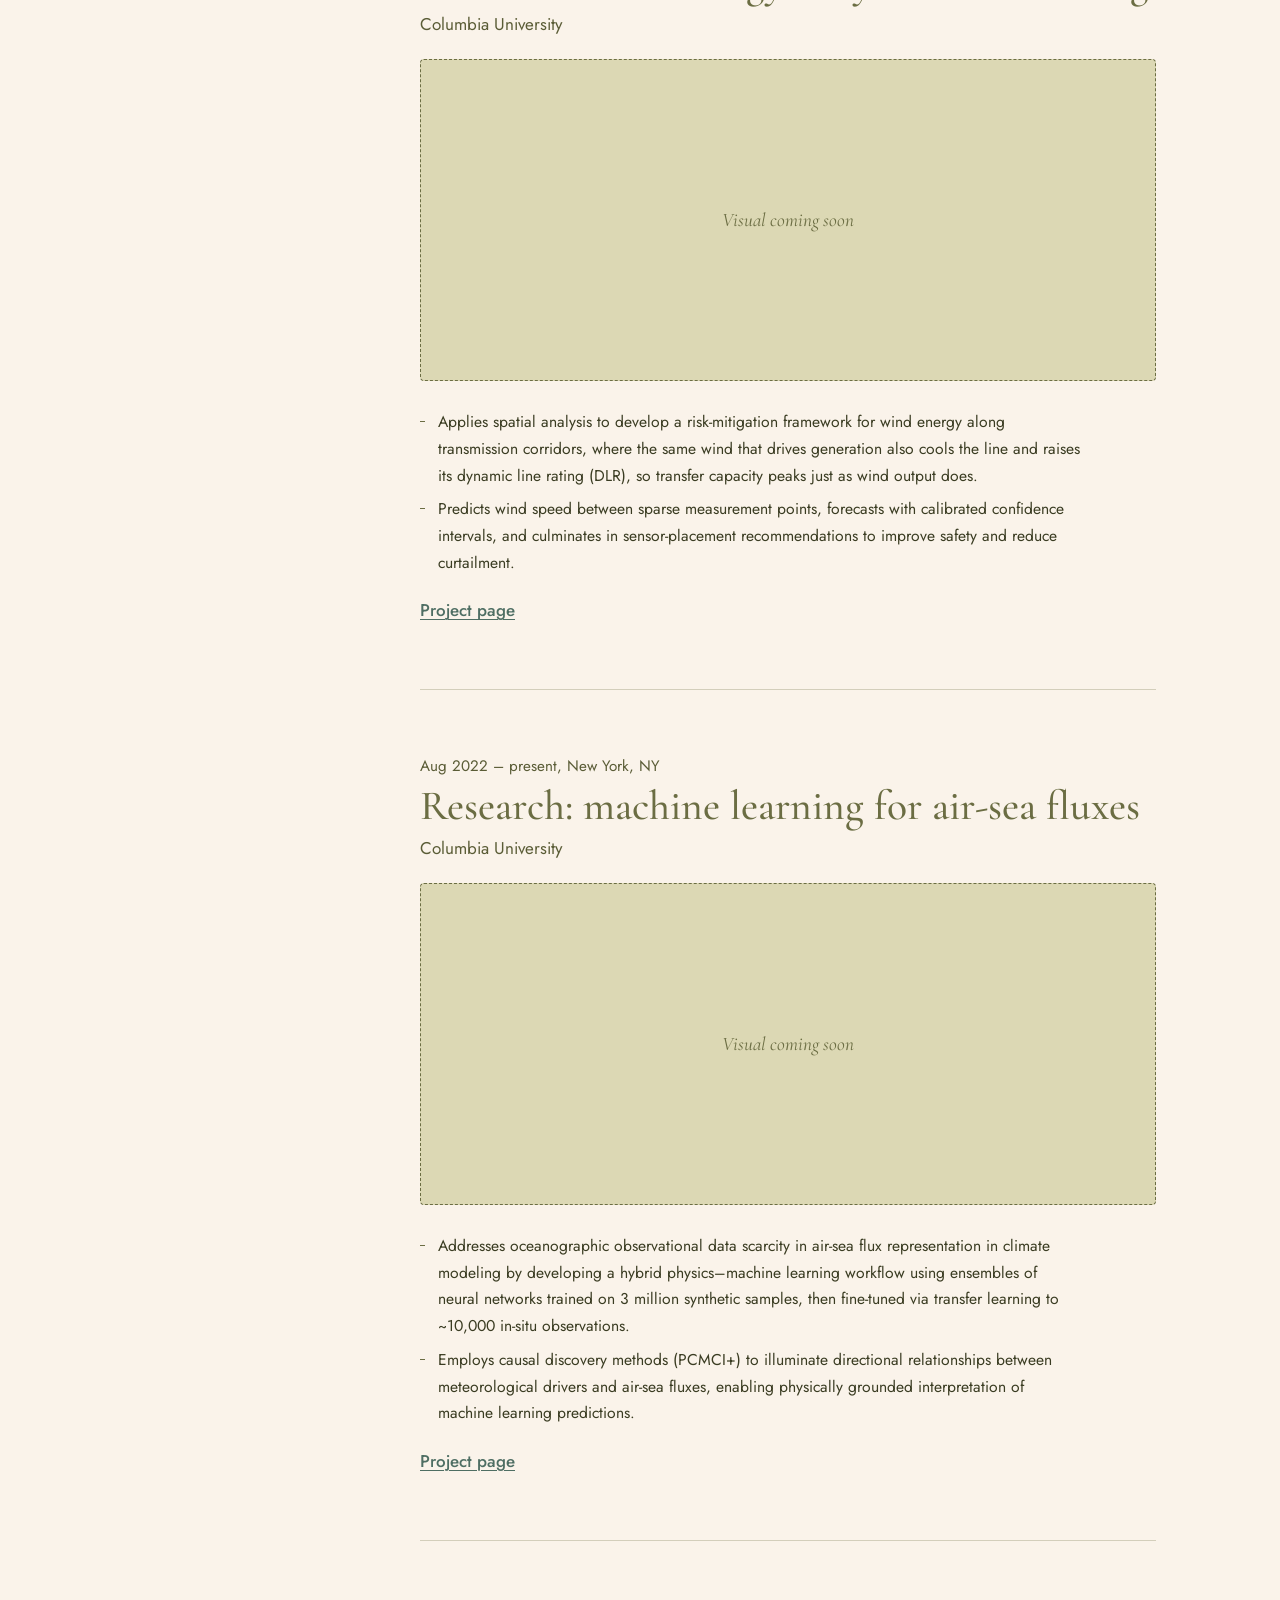
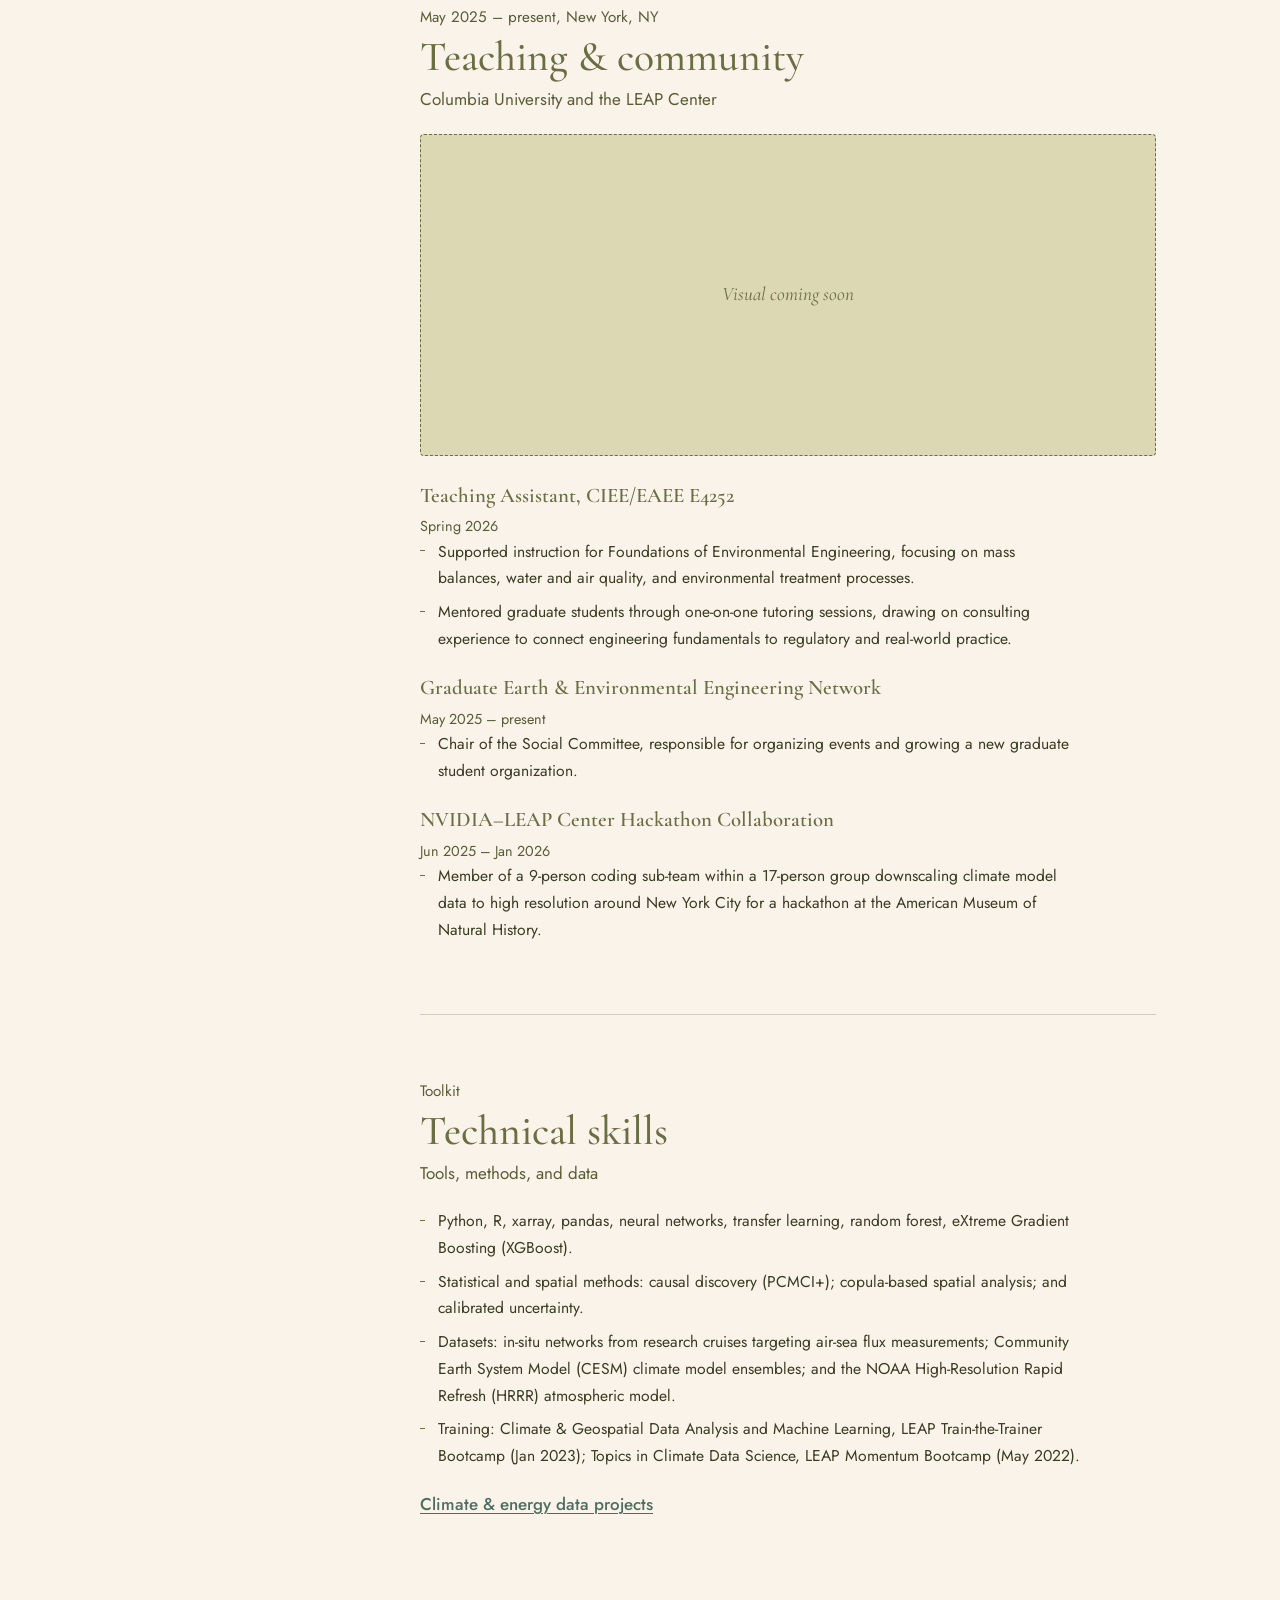
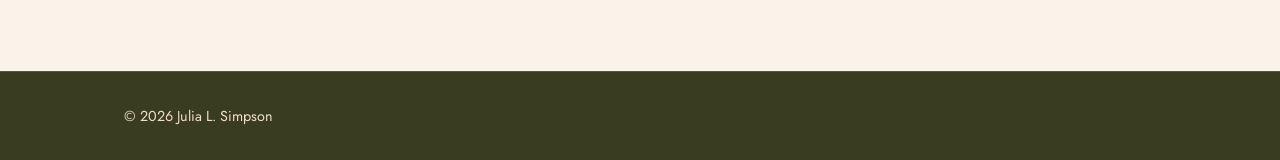
==== commit f0751be2: "Greener palette, awards, credentials; scrolling resume tour with map" ====
--- a/resume-tour.html
+++ b/resume-tour.html
@@ -1,20 +1,25 @@
 <!DOCTYPE html>
 <!--
   Personal website: Julia L. Simpson (Resume Tour)
-  Created 2026-11-11. Goal: a guided, step-by-step walk through the resume, with each stop
-    linking to the fuller page or section on the site.
+  Created 2026-11-11. Goal: a guided walk through the resume.
+  Modified 2026-11-11 (pm): rebuilt as a single scrolling page per Julia: a map of resume
+    locations at the top, a clickable index that tracks the reader's position, and a
+    placeholder visual for each experience.
   Decisions:
-    - Content is taken from the Oct 2026 one-page and extended resumes only.
-    - Stops are written into the HTML so the full resume is readable without JavaScript;
-      the script then shows one stop at a time (tabs + previous/next + arrow keys) and
-      keeps the current stop in the URL hash so a specific stop can be linked.
+    - Content comes only from the Oct 2026 one-page and extended resumes.
+    - Stops run chronologically (2016 to present) so the map route reads as a journey;
+      this reverses the resume's order and is easy to flip if preferred.
+    - Map: U.S. Census Bureau state boundaries via us-atlas@3.0.1 (states-10m, simplified),
+      Albers equal-area conic (parallels 29.5N/45.5N), pre-projected to static SVG paths.
+      Pins: St. Louis, Kansas City, Wallingford CT, and Columbia's Morningside campus.
+    - Visual slots are placeholders until Julia supplies images.
 -->
 <html lang="en">
 <head>
   <meta charset="UTF-8">
   <meta name="viewport" content="width=device-width, initial-scale=1.0">
   <title>Resume Tour — Julia L. Simpson</title>
-  <meta name="description" content="A guided tour through Julia L. Simpson's resume: climate and energy data science research, engineering consulting, education, and skills.">
+  <meta name="description" content="A guided tour through Julia L. Simpson's resume, from St. Louis to New York.">
   <link rel="preconnect" href="https://fonts.googleapis.com">
   <link rel="preconnect" href="https://fonts.gstatic.com" crossorigin>
   <link href="https://fonts.googleapis.com/css2?family=Cormorant+Garamond:ital,wght@0,500;0,600;1,500&family=Jost:wght@400;500&display=swap" rel="stylesheet">
@@ -31,6 +36,7 @@
     <ul class="nav-links" id="nav-links">
       <li><a href="./#about">About</a></li>
       <li><a href="./#research">Research</a></li>
+      <li><a href="./#awards">Awards</a></li>
       <li><a href="./#experience">Experience</a></li>
       <li><a href="./#projects">Projects</a></li>
       <li><a href="resume-tour.html" aria-current="page">Resume Tour</a></li>
@@ -40,94 +46,233 @@
 </nav>
 
 <main>
-  <header class="page-head">
+  <header class="tour-head">
     <div class="wrap">
       <h1>Resume tour</h1>
-      <p class="lede">A guided walk through my resume, one stop at a time. Each stop links to more detail elsewhere on the site.</p>
+      <p class="lede">From chemical engineering in St. Louis to climate and energy data science in New York. Select a city or scroll to follow along.</p>
       <div class="actions">
         <a class="btn btn-line" href="Julia_L_Simpson_Resume.pdf" target="_blank" rel="noopener">Download the resume (PDF)</a>
       </div>
+      <figure class="tour-map">
+        <svg viewBox="0 0 1000 520" role="group" aria-label="Map of resume locations: St. Louis, Kansas City, Wallingford, and New York">
+          <path class="state" d="M346.9,520L346.4,519.4L346.4,519.4L363.5,520L346.9,520Z"><title>Alabama</title></path>
+          <path class="state" d="M377.1,261.4L385.5,265L397,260.1L454.1,261.2L454,263.6L452.8,363.6L453,375.6L434,378.6L434.9,385.1L422.5,395.1L419.5,404.7L409.3,403.3L402,408.1L393.5,405.5L383.3,413.1L369.4,405.3L356.4,411.5L354.5,407.5L373.7,375.8L370,359.2L373.5,352.4Z"><title>Indiana</title></path>
+          <path class="state" d="M0,286.3L149.5,309.6L161.1,317.7L153.3,328.2L159.7,341.2L165.9,345.7L156.4,427.1L0,404.7L0,286.3Z"><title>Kansas</title></path>
+          <path class="state" d="M902,132.7L902,132.7L902,132.7ZM898.7,134.5L898.7,134.5L898.7,134.5ZM896.8,127.7L896.8,127.7L896.8,127.7ZM889.1,133.1L889.1,133.1L889.1,133.1ZM889.4,148L889.4,148L889.4,148ZM887,138.3L887,138.3L887,138.3ZM885.6,133.1L885.6,133.1L885.6,133.1ZM845.1,185.5L835.6,174.4L835,167L822.9,101.6L829.3,103.6L831.5,92.3L841.7,76.3L840.6,59.5L844.1,45L859.6,13.2L864.5,13.6L869.6,22.4L885.7,13L899,21.8L907.6,74.1L917.5,75.3L918.6,87.7L928.1,90.6L935.2,102.9L927.2,108.4L921.4,119.5L915.9,116.5L909.8,126L897.6,130.8L896.9,140.6L889,130.2L888.4,122.9L880.7,146.9L862.3,155L852.1,166Z"><title>Maine</title></path>
+          <path class="state" d="M866.5,250.4L866.5,250.4L866.5,250.4ZM850.6,251L856.4,245.2L861.3,249.7ZM775.9,206.4L798.3,204.5L830.7,201.5L842.9,193L850.2,200.3L840.6,211.4L852.1,222.2L856.3,232.2L864.8,234.9L871.4,230.3L874.1,234.4L854.5,243.1L854.5,236.5L841.7,246.6L838.7,240.1L837.7,238.9L831.7,227.7L820.1,229.7L772.7,233.7Z"><title>Massachusetts</title></path>
+          <path class="state" d="M260.5,0L262,4.6L265.1,0L265.5,0L265.5,0L278.7,6.9L282,13.1L290.3,12.2L300.1,6.8L302.9,12.5L319.1,13.2L325.4,18.4L333,18.4L322.5,24L307.6,27.9L291.5,38.3L281.5,48L264.5,59.5L266.3,62.8L258.8,63.8L256.8,86.1L245.1,92.1L239.4,103.6L245.3,109.4L241.7,114.8L238.6,134.6L245.1,143L261.1,153.4L261.9,158.4L273.2,167.1L277.2,173.7L277.9,186.8L134.1,171.8L143.1,103.4L133.9,90.4L143.4,79L144.4,63.9L140.9,50.6L144.3,14.7L141.2,0L260.5,0Z"><title>Minnesota</title></path>
+          <path class="state" d="M722.8,332.5L724,330.2L726.3,325.5L745.2,310.1L734.5,300.9L729.3,290.7L730.2,279.8L741.4,263.8L765.2,275.3L762.5,287.5L761.9,288.7L757,295.4L765.9,299.5L764.7,323.3L759.1,336.7L742.4,357.4L744.1,348.8L724.1,338.9L722.9,333.4Z"><title>New Jersey</title></path>
+          <path class="state" d="M730.4,474.9L730.4,474.9L730.4,474.9ZM724.4,509L724.4,509L724.4,509ZM571.8,520L568.6,514.9L529.8,513.9L510.7,520L467.2,520L467.2,520L467.9,513.4L476.3,510.5L483.9,500.4L492.7,500.1L507.8,492.1L518.8,480.7L519.4,484.3L531.5,476.9L537.2,477.9L547.5,460L547.5,460L589.6,460.3L724.1,451.7L718.9,453.7L723.3,463.6L701.4,477.4L727.8,474.3L730,488.8L719.6,499.4L691.8,494.3L709.7,502.8L701.6,516.6L711.3,510.5L716.4,514.8L713.9,520L571.8,520Z"><title>North Carolina</title></path>
+          <path class="state" d="M141.2,0L144.3,14.7L140.9,50.6L144.4,63.9L143.4,79L0,53.9L0,0Z"><title>North Dakota</title></path>
+          <path class="state" d="M0,404.7L156.4,427.1L154.3,446.2L155.2,489.2L151.1,520L18,520L18,520L2.5,509.6L0,508.9L0,404.7Z"><title>Oklahoma</title></path>
+          <path class="state" d="M575,251.1L595.9,239L596.5,249.4L720.3,241L727.8,246.4L729.7,255.3L741.4,263.8L730.2,279.8L729.3,290.7L734.5,300.9L745.2,310.1L726.3,325.5L715.8,329.5L608.6,336.7L578.2,338L576.9,302.7Z"><title>Pennsylvania</title></path>
+          <path class="state" d="M0,53.9L143.4,79L133.9,90.4L143.1,103.4L134.1,171.8L125.2,201.5L129.2,210.3L123.4,203.3L107.3,192.8L92.5,190.6L87.2,193.9L75.3,182.9L0,169L0,53.9Z"><title>South Dakota</title></path>
+          <path class="state" d="M0,508.9L2.5,509.6L18,520L0,520Z"><title>Texas</title></path>
+          <path class="state" d="M772.7,233.7L820.1,229.7L821.8,256.2L792.8,262.7L772.3,275.1L774.1,262.8Z"><title>Connecticut</title></path>
+          <path class="state" d="M139.1,285.6L172.5,290.1L254.7,296.4L263,306.2L259.8,319.2L262.4,331.1L279.9,351.8L280.7,363.6L296.7,367.7L287.9,386.8L288,391.8L311.7,413.4L313.9,424.9L310.7,429.1L316.9,440.8L321.7,441.4L320.2,453.6L312,459.6L309.9,459.5L308.3,459.4L307.9,468L301.2,478.2L281.6,477.1L291.3,467.1L289.8,458.2L154.3,446.2L156.4,427.1L165.9,345.7L159.7,341.2L153.3,328.2L161.1,317.7L149.5,309.6L142,296.5Z"><title>Missouri</title></path>
+          <path class="state" d="M518.5,389.7L526.6,388.6L529.5,375.1L534.9,366L539.1,371.9L542.8,360L551,351.1L558.5,351.3L569.2,338.6L575.1,315L572.8,305.3L576.9,302.7L578.2,338L608.6,336.7L609.3,356.6L629.1,339.5L638.4,343.1L646.3,335.7L655.2,340.4L660.7,349.2L658,356.7L642.1,344.8L641.1,356.4L628.3,372.8L624.4,369.6L615.9,387L605.6,380.5L604.7,386.8L587.9,416L588,423.1L560.5,434.6L556.3,430.8L546.9,436.3L539.2,430.4L537.9,423.5L528,418.6L517.4,400.7Z"><title>West Virginia</title></path>
+          <path class="state" d="M263,306.2L265.3,297.7L272.4,295.5L278.5,279.6L274.2,273.8L276.7,267.1L297.1,261.8L302.2,253.7L303.5,241.9L297.7,237.7L291,225.9L370.5,231L369.2,238.2L377.1,261.4L373.5,352.4L370,359.2L373.7,375.8L354.5,407.5L356.4,411.5L354.2,424L342.2,426.8L342.2,438.9L328.7,432.4L321.7,441.4L316.9,440.8L310.7,429.1L313.9,424.9L311.7,413.4L288,391.8L287.9,386.8L296.7,367.7L280.7,363.6L279.9,351.8L262.4,331.1L259.8,319.2Z"><title>Illinois</title></path>
+          <path class="state" d="M151.1,520L155.2,489.2L154.3,446.2L154.3,446.2L289.8,458.2L291.3,467.1L281.6,477.1L301.2,478.2L303.4,482.7L293.7,488.4L296.8,491.9L286.5,499.7L289,510.8L281.1,515.8L277,520L151.1,520Z"><title>Arkansas</title></path>
+          <path class="state" d="M722.8,332.5L722.9,333.4L722.8,332.5ZM715.8,329.5L726.3,325.5L724,330.2L722.5,339.1L729.3,353.7L739.2,363L741.8,376.4L722.8,377.8Z"><title>Delaware</title></path>
+          <path class="state" d="M679.4,362.9L682.1,368.2L679.4,362.9Z"><title>District of Columbia</title></path>
+          <path class="state" d="M134.1,171.8L277.9,186.8L281.5,196.7L277.9,201L280.1,216.3L289.5,221L291,225.9L297.7,237.7L303.5,241.9L302.2,253.7L297.1,261.8L276.7,267.1L274.2,273.8L278.5,279.6L272.4,295.5L265.3,297.7L263,306.2L254.7,296.4L172.5,290.1L139.1,285.6L138.5,251.4L134.4,248.2L136.4,238.1L131.8,227.9L129.2,210.3L125.2,201.5Z"><title>Iowa</title></path>
+          <path class="state" d="M321.7,441.4L328.7,432.4L342.2,438.9L342.2,426.8L354.2,424L356.4,411.5L369.4,405.3L383.3,413.1L393.5,405.5L402,408.1L409.3,403.3L419.5,404.7L422.5,395.1L434.9,385.1L434,378.6L453,375.6L452.8,363.6L463.8,363.3L470.6,375.2L486.8,382.1L497.3,383L509.6,376.9L518.5,389.7L517.4,400.7L528,418.6L537.9,423.5L526.5,434.3L515.4,440.2L503.1,454.7L486.7,460.3L431.6,459.4L398.2,457.3L359.8,456.7L353.3,454.7L353.5,461.7L312,459.6L320.2,453.6ZM309.9,459.5L308.3,459.4L309.9,459.5Z"><title>Kentucky</title></path>
+          <path class="state" d="M715.6,398.1L714.1,398.2L715.6,398.1ZM712,391.7L712,391.7L712,391.7ZM701.1,367.6L701.1,367.6L701.1,367.6ZM608.6,336.7L715.8,329.5L722.8,377.8L741.8,376.4L737.7,393.2L725.3,397.3L718.7,399.2L719.1,387.8L709.5,387.4L703.8,378.2L712.6,374.6L701.5,364.5L705.6,346L698.4,351.4L698.2,376.8L701.7,391.2L690.8,389.1L683.7,381.5L678.4,385.2L679.9,374.5L682.1,368.2L679.4,362.9L667.1,356.6L660.7,349.2L655.2,340.4L646.3,335.7L638.4,343.1L629.1,339.5L609.3,356.6Z"><title>Maryland</title></path>
+          <path class="state" d="M459.5,103.8L459.5,103.8L459.5,103.8ZM439.7,106.8L439.7,106.8L439.7,106.8ZM436.2,104.8L436.2,104.8L436.2,104.8ZM433.3,113.6L433.3,113.6L433.3,113.6ZM431.5,108.2L431.5,108.2L431.5,108.2ZM426.4,119.4L426.4,119.4L426.4,119.4ZM421.2,130.8L421.2,130.8L421.2,130.8ZM418.7,135.8L418.7,135.8L418.7,135.8ZM404.9,112.2L404.9,112.2L404.9,112.2ZM397,260.1L402.9,255.1L413.5,234.2L414.9,212.2L406.9,187.3L409.9,182.4L408,172.4L415.1,161.2L415.7,147.9L420.8,140.6L428,138.3L433.3,129.3L433.5,145.4L439.2,139.2L440,126.2L452.3,121.6L446.9,114.7L456.2,106.5L471.2,112.5L475.4,118.1L490.4,123.1L496.6,135.8L492,139L496.6,147.7L495.1,162L488.3,172.9L481.5,175.6L478.1,184.7L485.6,190.9L497.1,176.1L506.6,172.3L514.2,180.5L517.8,204.6L520.7,212.9L518.2,228.3L509.8,227.7L503.1,239.7L499.7,251.7L492.4,262.3L454,263.6L454.1,261.2ZM341.2,23.4L357,14.3L356.5,19.1L344.4,25.4ZM307.8,71.3L324.8,62.7L334.2,62.5L368.2,40.7L380.2,43.3L366.4,50.4L360.5,58.8L359.8,66.9L365.6,60.7L380.4,64.8L387.4,77L408.6,80L420.6,72.3L437.9,72.3L451.9,69.1L449.8,80L461.2,82.7L470.9,78.2L474.9,94.9L480.3,98.8L488,95.1L488.6,101.9L473.9,99.4L466.9,101.2L459.5,96.5L454.7,103.4L449.9,98L436.7,94.7L432.6,99.4L418.5,99.3L413.8,105.8L404.2,110.2L409.5,103.3L396.4,103.5L380.1,131.3L373.5,121.7L373.5,121.7L375.8,109L366.6,103.1L367.7,99.2L349.7,94.8L341.8,89.7L315,80.5L309.4,72.5L309.4,72.5Z"><title>Michigan</title></path>
+          <path class="state" d="M277,520L281.1,515.8L346.4,519.4L346.9,520L277,520Z"><title>Mississippi</title></path>
+          <path class="state" d="M813.3,114.1L815.4,105L822.9,101.6L835,167L835.6,174.4L845.1,185.5L842.9,193L830.7,201.5L798.3,204.5L796.5,171.9L803.5,151.1L802.4,142.3L813.8,133.8L811.3,124.7Z"><title>New Hampshire</title></path>
+          <path class="state" d="M817.1,259.3L817.1,259.3L817.1,259.3ZM814.8,265.7L814.8,265.7L814.8,265.7ZM812.4,262.7L812.4,262.7L812.4,262.7ZM761.9,288.7L757,295.4L761.9,288.7ZM686,171.6L686,171.6L686,171.6ZM683.8,171.1L683.8,171.1L683.8,171.1ZM595.9,239L612.6,227.3L620.4,218L613.4,199.9L629.2,194.7L650.7,195.4L655.9,198.4L671.9,195.9L685.9,185.2L690.9,184.5L692.3,168.7L685.5,165.5L686.6,159L697,151.7L711.8,132.3L724.1,124.3L764,120.3L764.3,134.7L767.8,141.8L765.5,157.4L772.8,175.5L775.9,206.4L772.7,233.7L774.1,262.8L772.3,275.1L777.4,276L801.4,271.8L808.6,264.8L816.5,269.6L786.6,287.2L766,292.9L762.5,287.5L765.2,275.3L741.4,263.8L729.7,255.3L727.8,246.4L720.3,241L596.5,249.4Z"><title>New York</title></path>
+          <path class="state" d="M512.8,267.1L512.8,267.1L512.8,267.1ZM509.7,265.4L509.7,265.4L509.7,265.4ZM454,263.6L492.4,262.3L507.2,270.6L509.9,267.7L520.1,275.5L533.4,270.1L541.2,271L561.4,256.3L575,251.1L576.9,302.7L572.8,305.3L575.1,315L569.2,338.6L558.5,351.3L551,351.1L542.8,360L539.1,371.9L534.9,366L529.5,375.1L526.6,388.6L518.5,389.7L509.6,376.9L497.3,383L486.8,382.1L470.6,375.2L463.8,363.3L452.8,363.6Z"><title>Ohio</title></path>
+          <path class="state" d="M363.5,520L346.4,519.4L281.1,515.8L289,510.8L286.5,499.7L296.8,491.9L293.7,488.4L303.4,482.7L301.2,478.2L301.2,478.2L307.9,468L308.3,459.4L309.9,459.5L312,459.6L353.5,461.7L353.3,454.7L359.8,456.7L398.2,457.3L431.6,459.4L486.7,460.3L547.5,460L537.2,477.9L531.5,476.9L519.4,484.3L518.8,480.7L507.8,492.1L492.7,500.1L483.9,500.4L476.3,510.5L467.9,513.4L467.2,520L363.5,520Z"><title>Tennessee</title></path>
+          <path class="state" d="M715.8,402.1L715.8,402.1L715.8,402.1ZM725.3,397.3L737.7,393.2L729.1,405.3L723,427.7L716.9,424.9L718.8,411.5ZM715.6,398.1L714.1,398.2L715.6,398.1ZM537.9,423.5L539.2,430.4L546.9,436.3L556.3,430.8L560.5,434.6L588,423.1L587.9,416L604.7,386.8L605.6,380.5L615.9,387L624.4,369.6L628.3,372.8L641.1,356.4L642.1,344.8L658,356.7L660.7,349.2L667.1,356.6L679.4,362.9L682.1,368.2L679.9,374.5L676.7,386.4L684.2,384.2L686,390.3L696.5,392.1L708.6,401.1L704.8,420.3L710.1,432.2L704.3,439.9L718.9,437.7L724.1,451.7L589.6,460.3L547.5,460L486.7,460.3L503.1,454.7L515.4,440.2L526.5,434.3Z"><title>Virginia</title></path>
+          <path class="state" d="M397.5,122.1L397.5,122.1L397.5,122.1ZM386,127.6L386,127.6L386,127.6ZM307.6,54.6L307.6,54.6L307.6,54.6ZM305.8,59.3L305.8,59.3L305.8,59.3ZM302.5,57.2L302.5,57.2L302.5,57.2ZM299.5,60.3L299.5,60.3L299.5,60.3ZM300.4,55.6L300.4,55.6L300.4,55.6ZM299.6,53.2L299.6,53.2L299.6,53.2ZM298.5,62.3L298.5,62.3L298.5,62.3ZM294.1,54.3L294.1,54.3L294.1,54.3ZM266.3,62.8L279.6,61.9L294.2,56L299.9,58.4L293.8,69.1L299.8,65.9L307.8,71.3L309.4,72.5L309.4,72.5L315,80.5L341.8,89.7L349.7,94.8L367.7,99.2L366.6,103.1L375.8,109L373.5,121.7L373.5,121.7L380.1,131.3L368.9,145.3L368.9,152.6L379.2,141.1L384.8,138.8L394.7,124.3L394.7,132.1L382.6,152.3L380.7,166.5L374.4,177.7L374.9,185.4L368.5,202.3L370.5,231L291,225.9L289.5,221L280.1,216.3L277.9,201L281.5,196.7L277.9,186.8L277.2,173.7L273.2,167.1L261.9,158.4L261.1,153.4L245.1,143L238.6,134.6L241.7,114.8L245.3,109.4L239.4,103.6L245.1,92.1L256.8,86.1L258.8,63.8Z"><title>Wisconsin</title></path>
+          <path class="state" d="M0,169L75.3,182.9L87.2,193.9L92.5,190.6L107.3,192.8L123.4,203.3L129.2,210.3L131.8,227.9L136.4,238.1L134.4,248.2L138.5,251.4L139.1,285.6L142,296.5L149.5,309.6L0,286.3L0,169Z"><title>Nebraska</title></path>
+          <path class="state" d="M510.7,520L529.8,513.9L568.6,514.9L571.8,520L510.7,520Z"><title>South Carolina</title></path>
+          <path class="state" d="M764,120.3L813.3,114.1L811.3,124.7L813.8,133.8L802.4,142.3L803.5,151.1L796.5,171.9L798.3,204.5L775.9,206.4L772.8,175.5L765.5,157.4L767.8,141.8L764.3,134.7Z"><title>Vermont</title></path>
+          <path class="state" d="M838.7,240.1L841.7,246.6L835.5,247.5ZM834,241.3L834,241.3L834,241.3ZM834,249.1L834,249.1L834,249.1ZM829.6,261.4L829.6,261.4L829.6,261.4ZM821.8,256.2L820.1,229.7L831.7,227.7L837.7,238.9L832.7,236.7L832.2,252.8Z"><title>Rhode Island</title></path>
+          <path class="route" d="M293.6 376.1 Q221.0 400.3 166.6 346.6 Q239.2 322.4 293.6 376.1 Q522.5 227.8 793.9 254.3 Q788.9 278.6 764.4 282.8"/>
+          <a class="pin" data-place="stl" href="#washu" aria-label="St. Louis, MO, 2016 – 2020">
+            <circle cx="293.6" cy="376.1" r="8"/>
+            <text x="307.6" y="354.1" text-anchor="start">St. Louis<tspan class="st">, MO</tspan></text>
+            <text class="yrs" x="307.6" y="373.1" text-anchor="start">2016 &ndash; 2020</text>
+          </a>
+          <a class="pin" data-place="kc" href="#kc" aria-label="Kansas City, MO, 2019">
+            <circle cx="166.6" cy="346.6" r="8"/>
+            <text x="166.6" y="304.6" text-anchor="middle">Kansas City<tspan class="st">, MO</tspan></text>
+            <text class="yrs" x="166.6" y="323.6" text-anchor="middle">2019</text>
+          </a>
+          <a class="pin" data-place="wfd" href="#bmcd" aria-label="Wallingford, CT, 2020 – 2022">
+            <circle cx="793.9" cy="254.3" r="8"/>
+            <text x="777.9" y="220.3" text-anchor="end">Wallingford<tspan class="st">, CT</tspan></text>
+            <text class="yrs" x="777.9" y="239.3" text-anchor="end">2020 &ndash; 2022</text>
+          </a>
+          <a class="pin" data-place="nyc" href="#columbia" aria-label="New York, NY, 2022 – present">
+            <circle cx="764.4" cy="282.8" r="8"/>
+            <text x="748.4" y="308.8" text-anchor="end">New York<tspan class="st">, NY</tspan></text>
+            <text class="yrs" x="748.4" y="327.8" text-anchor="end">2022 &ndash; present</text>
+          </a>
+        </svg>
+        <figcaption>State boundaries: U.S. Census Bureau, via us-atlas.</figcaption>
+      </figure>
     </div>
   </header>
 
   <div class="band"><div class="wrap">
     <div class="tour">
-      <ol class="tour-stops" role="tablist" aria-label="Resume stops" hidden></ol>
-
+      <nav class="tour-index" aria-label="Tour stops">
+        <ol>
+          <li><a href="#washu">Washington University<span class="place">St. Louis, MO</span></a></li>
+          <li><a href="#case">Aerosol research<span class="place">St. Louis, MO</span></a></li>
+          <li><a href="#kc">Burns &amp; McDonnell intern<span class="place">Kansas City, MO</span></a></li>
+          <li><a href="#sust">Office of Sustainability<span class="place">St. Louis, MO</span></a></li>
+          <li><a href="#bmcd">Burns &amp; McDonnell<span class="place">Wallingford, CT</span></a></li>
+          <li><a href="#columbia">Columbia University<span class="place">New York, NY</span></a></li>
+          <li><a href="#dlr">Research: wind &amp; DLR<span class="place">New York, NY</span></a></li>
+          <li><a href="#airsea">Research: air-sea fluxes<span class="place">New York, NY</span></a></li>
+          <li><a href="#community">Teaching &amp; community<span class="place">New York, NY</span></a></li>
+          <li><a href="#skills">Technical skills<span class="place">Toolkit</span></a></li>
+        </ol>
+      </nav>
       <div class="tour-body">
-        <section class="tour-panel" id="summary" data-label="Summary">
-          <p class="when">Summary</p>
-          <h2>Climate and energy data science</h2>
-          <p class="prose">National Defense Science and Engineering Graduate (NDSEG) Fellow with expertise in climate and energy data analysis, machine learning, and scientific communication. Passionate about advancing climate resilience, accelerating the energy transition, and integrating science and policy. 6+ years of combined research and engineering consulting experience.</p>
-          <p class="see"><a href="./#about">About me</a></p>
-        </section>
-
-        <section class="tour-panel" id="dlr" data-label="Research: wind &amp; DLR">
-          <p class="when">Aug 2022 &ndash; present</p>
-          <h2>Wind energy &amp; dynamic line rating</h2>
-          <p class="where">Graduate Researcher (Ph.D. Candidate), Columbia University, New York, NY</p>
+        <article class="stop" id="washu" data-place="stl">
+          <p class="when">Aug 2016 &ndash; May 2020, St. Louis, MO</p>
+          <h2>Washington University in St. Louis</h2>
+          <p class="where">Bachelor of Science in Chemical Engineering</p>
+          <div class="visual-slot" role="img" aria-label="Placeholder for a visual of this experience"><div><span>Visual coming soon</span></div></div>
+          <ul class="bullets">
+            <li>B.S. in Chemical Engineering, Cum Laude, GPA 3.73 (May 2020). Minors in Energy Engineering, Environmental Engineering, and Psychology-Neuroscience-Philosophy.</li>
+          </ul>
+          <h3>Engineering Course Assistant &amp; Tutor</h3>
+          <p class="meta">Dec 2016 &ndash; May 2018</p>
+          <ul class="bullets">
+            <li>Taught class sections of about 40 first-year engineering students, introducing engineering disciplines through collaborative, project-based learning.</li>
+            <li>Tutored 13 college students in Calculus III, Differential Equations, Physics, and chemical engineering courses.</li>
+          </ul>
+          <h3>Relay For Life</h3>
+          <p class="meta">Aug 2016 &ndash; Apr 2020</p>
+          <ul class="bullets">
+            <li>Chaired the Fundraising committee and collaborated on two other sub-committees (Event and Development) within a 50-person Steering committee. Coordinated benefit nights with local businesses for the American Cancer Society, ran on-campus fundraising events, and contributed to registration of over 1,300 people.</li>
+          </ul>
+          
+        </article>
+        <article class="stop" id="case" data-place="stl">
+          <p class="when">Sep 2017 &ndash; Dec 2018, St. Louis, MO</p>
+          <h2>Research Assistant</h2>
+          <p class="where">Center for Aerosol Science &amp; Engineering, St. Louis, MO</p>
+          <div class="visual-slot" role="img" aria-label="Placeholder for a visual of this experience"><div><span>Visual coming soon</span></div></div>
+          <ul class="bullets">
+            <li>Processed PM2.5 Teflon filters using microwave-aided acid digestion and inductively coupled plasma mass spectrometry for an air quality study measuring health outcomes for a manganese-exposed African community.</li>
+            <li>Developed, tested, and validated a revised Standard Operating Procedure for ambient quartz-filter samples from Mongolia, involving a new acid matrix for air toxic metals analysis on 18 elements.</li>
+          </ul>
+          
+        </article>
+        <article class="stop" id="kc" data-place="kc">
+          <p class="when">May 2019 &ndash; Aug 2019, Kansas City, MO</p>
+          <h2>Chemical Engineering Intern</h2>
+          <p class="where">Burns &amp; McDonnell, Kansas City, MO</p>
+          <div class="visual-slot" role="img" aria-label="Placeholder for a visual of this experience"><div><span>Visual coming soon</span></div></div>
+          <ul class="bullets">
+            <li>Consulted within the Process Engineering group in the Energy Global Practice on 11 different projects, separately focusing on water quality, constituent environmental standards, technical design, and process analysis.</li>
+          </ul>
+          
+        </article>
+        <article class="stop" id="sust" data-place="stl">
+          <p class="when">Jan 2020 &ndash; Mar 2020, St. Louis, MO</p>
+          <h2>Sustainability Engineering Intern</h2>
+          <p class="where">Office of Sustainability, St. Louis, MO</p>
+          <div class="visual-slot" role="img" aria-label="Placeholder for a visual of this experience"><div><span>Visual coming soon</span></div></div>
+          <ul class="bullets">
+            <li>Collaborated on a team of 5 student interns to design 2.5 MW of solar installations for the city of St. Louis. Developed a comprehensive proposal integrating SolSmart policy and Helioscope engineering design.</li>
+          </ul>
+          
+        </article>
+        <article class="stop" id="bmcd" data-place="wfd">
+          <p class="when">Aug 2020 &ndash; Dec 2022, Wallingford, CT</p>
+          <h2>Assistant Chemical Engineer</h2>
+          <p class="where">Burns &amp; McDonnell, Wallingford, CT</p>
+          <div class="visual-slot" role="img" aria-label="Placeholder for a visual of this experience"><div><span>Visual coming soon</span></div></div>
+          <ul class="bullets">
+            <li>As Environmental Permitting Specialist: authored and submitted permit applications for energy infrastructure projects, including large-scale 55 and 65 megawatt (MW) solar installations, battery storage, and transmission lines.</li>
+            <li>As Remediation &amp; Air Emissions Scientist: analyzed regulatory frameworks to counsel clients on relevant requirements; executed field sampling campaigns, analyzed environmental data to evaluate remediation efficacy; and calculated facility potential to emit for 6 criteria and 188 hazardous air pollutants.</li>
+          </ul>
+          <h3>Recognition</h3>
+          <p class="meta">Jun 2022</p>
+          <ul class="bullets">
+            <li>&ldquo;What We Do Matters&rdquo; and &ldquo;We Invest in a Better World&rdquo;: two company culture recognitions for an innovative solution to a project obstacle and dedication to a client.</li>
+          </ul>
+          <h3>Leadership</h3>
+          <ul class="bullets">
+            <li>Representative on the Microplastics Team at the Interstate Technology Regulatory Council.</li>
+            <li>Nominated and served as Diversity, Equity, &amp; Inclusion Lead for the New England regional offices.</li>
+            <li>Founding member of the Green Team supporting environmental and sustainable initiatives in the Wallingford office.</li>
+          </ul>
+          
+        </article>
+        <article class="stop" id="columbia" data-place="nyc">
+          <p class="when">Aug 2022 &ndash; present, New York, NY</p>
+          <h2>Columbia University</h2>
+          <p class="where">Graduate Researcher (Ph.D. Candidate), Earth &amp; Environmental Engineering</p>
+          <div class="visual-slot" role="img" aria-label="Placeholder for a visual of this experience"><div><span>Visual coming soon</span></div></div>
+          <ul class="bullets">
+            <li>M.S. in Earth &amp; Environmental Engineering, GPA 4.07 (Feb 2024). Concentration in Sustainable Energy &amp; Carbon with additional focuses on Data Science, Water Resources &amp; Climate Risk.</li>
+            <li>M.Phil. in Earth and Environmental Engineering, GPA 3.73 (expected Dec 2026).</li>
+          </ul>
+          <h3>National Defense Science and Engineering Graduate Fellow</h3>
+          <p class="meta">Sep 2024 &ndash; present</p>
+          <ul class="bullets">
+            <li>Earned a competitive three-year graduate fellowship from the Department of Defense, awarded through the Office of the Under Secretary for Research and Engineering and the military services (award rate under 6.3%).</li>
+          </ul>
+          
+        </article>
+        <article class="stop" id="dlr" data-place="nyc">
+          <p class="when">Aug 2022 &ndash; present, New York, NY</p>
+          <h2>Research: wind energy &amp; dynamic line rating</h2>
+          <p class="where">Columbia University</p>
+          <div class="visual-slot" role="img" aria-label="Placeholder for a visual of this experience"><div><span>Visual coming soon</span></div></div>
           <ul class="bullets">
             <li>Applies spatial analysis to develop a risk-mitigation framework for wind energy along transmission corridors, where the same wind that drives generation also cools the line and raises its dynamic line rating (DLR), so transfer capacity peaks just as wind output does.</li>
             <li>Predicts wind speed between sparse measurement points, forecasts with calibrated confidence intervals, and culminates in sensor-placement recommendations to improve safety and reduce curtailment.</li>
           </ul>
           <p class="see"><a href="research/dynamic-line-rating.html">Project page</a></p>
-        </section>
-
-        <section class="tour-panel" id="air-sea" data-label="Research: air-sea fluxes">
-          <p class="when">Aug 2022 &ndash; present</p>
-          <h2>Machine learning for air&#8209;sea fluxes</h2>
-          <p class="where">Graduate Researcher (Ph.D. Candidate), Columbia University, New York, NY</p>
+        </article>
+        <article class="stop" id="airsea" data-place="nyc">
+          <p class="when">Aug 2022 &ndash; present, New York, NY</p>
+          <h2>Research: machine learning for air&#8209;sea fluxes</h2>
+          <p class="where">Columbia University</p>
+          <div class="visual-slot" role="img" aria-label="Placeholder for a visual of this experience"><div><span>Visual coming soon</span></div></div>
           <ul class="bullets">
             <li>Addresses oceanographic observational data scarcity in air-sea flux representation in climate modeling by developing a hybrid physics&ndash;machine learning workflow using ensembles of neural networks trained on 3 million synthetic samples, then fine-tuned via transfer learning to ~10,000 in-situ observations.</li>
             <li>Employs causal discovery methods (PCMCI+) to illuminate directional relationships between meteorological drivers and air-sea fluxes, enabling physically grounded interpretation of machine learning predictions.</li>
           </ul>
           <p class="see"><a href="research/air-sea-fluxes.html">Project page</a></p>
-        </section>
-
-        <section class="tour-panel" id="consulting" data-label="Burns &amp; McDonnell">
-          <p class="when">Aug 2020 &ndash; Dec 2022</p>
-          <h2>Assistant Chemical Engineer</h2>
-          <p class="where">Burns &amp; McDonnell, Wallingford, CT</p>
-          <ul class="bullets">
-            <li>As Environmental Permitting Specialist: authored and submitted permit applications for energy infrastructure projects, including large-scale 55 and 65 megawatt (MW) solar installations, battery storage, and transmission lines.</li>
-            <li>As Remediation &amp; Air Emissions Scientist: analyzed regulatory frameworks to counsel clients on relevant requirements; executed field sampling campaigns, analyzed environmental data to evaluate remediation efficacy; and calculated facility potential to emit for 6 criteria and 188 hazardous air pollutants.</li>
-          </ul>
-          <p class="see"><a href="./#experience">Full experience</a></p>
-        </section>
-
-        <section class="tour-panel" id="early" data-label="Earlier roles">
-          <p class="when">Sep 2017 &ndash; Mar 2020</p>
-          <h2>Internships and undergraduate research</h2>
-          <ul class="bullets">
-            <li><strong>Sustainability Engineering Intern, Office of Sustainability, St. Louis, MO</strong> (Jan &ndash; Mar 2020). Collaborated on a team of 5 student interns to design 2.5 MW of solar installations for the city of St. Louis, developing a comprehensive proposal integrating SolSmart policy and Helioscope engineering design.</li>
-            <li><strong>Chemical Engineering Intern, Burns &amp; McDonnell, Kansas City, MO</strong> (May &ndash; Aug 2019). Consulted within the Process Engineering group in the Energy Global Practice on 11 different projects, focusing on water quality, constituent environmental standards, technical design, and process analysis.</li>
-            <li><strong>Research Assistant, Center for Aerosol Science &amp; Engineering, St. Louis, MO</strong> (Sep 2017 &ndash; Dec 2018). Processed PM2.5 Teflon filters using microwave-aided acid digestion and inductively coupled plasma mass spectrometry for an air quality study; developed, tested, and validated a revised Standard Operating Procedure for air toxic metals analysis on 18 elements.</li>
-          </ul>
-          <p class="see"><a href="./#experience">Full experience</a></p>
-        </section>
-
-        <section class="tour-panel" id="teaching" data-label="Teaching &amp; mentoring">
-          <p class="when">Dec 2016 &ndash; Spring 2026</p>
-          <h2>Teaching and mentoring</h2>
-          <ul class="bullets">
-            <li><strong>Teaching Assistant, Columbia University (CIEE/EAEE E4252)</strong> (Spring 2026). Supported instruction for Foundations of Environmental Engineering, focusing on mass balances, water and air quality, and environmental treatment processes; mentored graduate students through one-on-one tutoring, drawing on consulting experience to connect engineering fundamentals to regulatory and real-world practice.</li>
-            <li><strong>Engineering Course Assistant &amp; Tutor, Washington University in St. Louis</strong> (Dec 2016 &ndash; May 2018). Taught class sections of about 40 first-year engineering students through collaborative, project-based learning; tutored 13 college students in Calculus III, Differential Equations, Physics, and chemical engineering courses.</li>
-          </ul>
-        </section>
-
-        <section class="tour-panel" id="education" data-label="Education">
-          <p class="when">2016 &ndash; 2026</p>
-          <h2>Education</h2>
-          <ul class="bullets">
-            <li><strong>M.Phil., Earth and Environmental Engineering, Columbia University.</strong> Expected December 2026. GPA 3.73.</li>
-            <li><strong>M.S., Earth &amp; Environmental Engineering, Columbia University.</strong> February 2024. GPA 4.07. Concentration in Sustainable Energy &amp; Carbon with additional focuses on Data Science, Water Resources &amp; Climate Risk.</li>
-            <li><strong>B.S., Chemical Engineering (Cum Laude), Washington University in St. Louis.</strong> May 2020. GPA 3.73. Minors in Energy Engineering, Environmental Engineering, and Psychology-Neuroscience-Philosophy.</li>
-          </ul>
-        </section>
-
-        <section class="tour-panel" id="skills" data-label="Technical skills">
-          <p class="when">Technical skills</p>
-          <h2>Tools, methods, and data</h2>
+        </article>
+        <article class="stop" id="community" data-place="nyc">
+          <p class="when">May 2025 &ndash; present, New York, NY</p>
+          <h2>Teaching &amp; community</h2>
+          <p class="where">Columbia University and the LEAP Center</p>
+          <div class="visual-slot" role="img" aria-label="Placeholder for a visual of this experience"><div><span>Visual coming soon</span></div></div>
+          <h3>Teaching Assistant, CIEE/EAEE E4252</h3>
+          <p class="meta">Spring 2026</p>
+          <ul class="bullets">
+            <li>Supported instruction for Foundations of Environmental Engineering, focusing on mass balances, water and air quality, and environmental treatment processes.</li>
+            <li>Mentored graduate students through one-on-one tutoring sessions, drawing on consulting experience to connect engineering fundamentals to regulatory and real-world practice.</li>
+          </ul>
+          <h3>Graduate Earth &amp; Environmental Engineering Network</h3>
+          <p class="meta">May 2025 &ndash; present</p>
+          <ul class="bullets">
+            <li>Chair of the Social Committee, responsible for organizing events and growing a new graduate student organization.</li>
+          </ul>
+          <h3>NVIDIA&ndash;LEAP Center Hackathon Collaboration</h3>
+          <p class="meta">Jun 2025 &ndash; Jan 2026</p>
+          <ul class="bullets">
+            <li>Member of a 9-person coding sub-team within a 17-person group downscaling climate model data to high resolution around New York City for a hackathon at the American Museum of Natural History.</li>
+          </ul>
+          
+        </article>
+        <article class="stop" id="skills" data-place="">
+          <p class="when">Toolkit</p>
+          <h2>Technical skills</h2>
+          <p class="where">Tools, methods, and data</p>
           <ul class="bullets">
             <li>Python, R, xarray, pandas, neural networks, transfer learning, random forest, eXtreme Gradient Boosting (XGBoost).</li>
             <li>Statistical and spatial methods: causal discovery (PCMCI+); copula-based spatial analysis; and calibrated uncertainty.</li>
@@ -135,34 +280,8 @@
             <li>Training: Climate &amp; Geospatial Data Analysis and Machine Learning, LEAP Train-the-Trainer Bootcamp (Jan 2023); Topics in Climate Data Science, LEAP Momentum Bootcamp (May 2022).</li>
           </ul>
           <p class="see"><a href="./#projects">Climate &amp; energy data projects</a></p>
-        </section>
-
-        <section class="tour-panel" id="awards" data-label="Awards">
-          <p class="when">2022 &ndash; present</p>
-          <h2>Awards</h2>
-          <ul class="bullets">
-            <li><strong>National Defense Science and Engineering Graduate Fellow</strong> (Sep 2024 &ndash; present). Earned a competitive three-year graduate fellowship from the Department of Defense, awarded through the Office of the Under Secretary for Research and Engineering and the military services (award rate under 6.3%).</li>
-            <li><strong>&ldquo;What We Do Matters&rdquo; and &ldquo;We Invest in a Better World,&rdquo; Burns &amp; McDonnell</strong> (Jun 2022). Two company culture recognitions for an innovative solution to a project obstacle and dedication to a client.</li>
-          </ul>
-        </section>
-
-        <section class="tour-panel" id="leadership" data-label="Leadership &amp; activities">
-          <p class="when">2016 &ndash; present</p>
-          <h2>Leadership and activities</h2>
-          <ul class="bullets">
-            <li><strong>Graduate Earth &amp; Environmental Engineering Network</strong> (May 2025 &ndash; present). Chair of the Social Committee, organizing events and growing a new graduate student organization.</li>
-            <li><strong>NVIDIA&ndash;LEAP Center Hackathon Collaboration</strong> (Jun 2025 &ndash; Jan 2026). Member of a 9-person coding sub-team within a 17-person group downscaling climate model data to high resolution around New York City for a hackathon at the American Museum of Natural History.</li>
-            <li><strong>Burns &amp; McDonnell</strong> (Aug 2020 &ndash; Dec 2022). Representative on the Microplastics Team at the Interstate Technology Regulatory Council; Diversity, Equity, &amp; Inclusion Lead for the New England regional offices; founding member of the Wallingford Green Team.</li>
-            <li><strong>Relay For Life</strong> (Aug 2016 &ndash; Apr 2020). Chaired the Fundraising committee within a 50-person Steering committee, coordinating benefit nights with local businesses for the American Cancer Society and contributing to registration of over 1,300 people.</li>
-          </ul>
-        </section>
+        </article>
       </div>
-    </div>
-
-    <div class="tour-nav" hidden>
-      <button class="btn btn-line" data-step="-1">Previous</button>
-      <span class="tour-count" aria-live="polite"></span>
-      <button class="btn btn-solid" data-step="1">Next</button>
     </div>
   </div></div>
 </main>
@@ -173,58 +292,28 @@
 
 <script src="assets/site.js"></script>
 <script>
-  // Turns the stacked resume sections into a one-at-a-time tour.
+  // Highlights the current stop in the index, and its city on the map, while scrolling.
   (function () {
-    var panels = Array.prototype.slice.call(document.querySelectorAll('.tour-panel'));
-    var list = document.querySelector('.tour-stops');
-    var nav = document.querySelector('.tour-nav');
-    var count = nav.querySelector('.tour-count');
-    var prev = nav.querySelector('[data-step="-1"]');
-    var next = nav.querySelector('[data-step="1"]');
-    var tabs = [];
-    var current = 0;
-
-    panels.forEach(function (panel, i) {
-      var li = document.createElement('li');
-      var b = document.createElement('button');
-      b.type = 'button';
-      b.id = 'tab-' + panel.id;
-      b.setAttribute('role', 'tab');
-      b.setAttribute('aria-controls', panel.id);
-      b.innerHTML = panel.getAttribute('data-label');
-      b.addEventListener('click', function () { show(i, true); });
-      b.addEventListener('keydown', function (e) {
-        if (e.key === 'ArrowDown' || e.key === 'ArrowRight') { e.preventDefault(); show(Math.min(i + 1, panels.length - 1), true, true); }
-        if (e.key === 'ArrowUp' || e.key === 'ArrowLeft') { e.preventDefault(); show(Math.max(i - 1, 0), true, true); }
-      });
-      li.appendChild(b); list.appendChild(li); tabs.push(b);
-      panel.setAttribute('role', 'tabpanel');
-      panel.setAttribute('aria-labelledby', b.id);
-    });
-    list.hidden = false; nav.hidden = false;
-
-    function show(i, updateHash, focusTab) {
-      current = i;
-      panels.forEach(function (p, j) {
-        p.hidden = j !== i;
-        tabs[j].setAttribute('aria-selected', j === i ? 'true' : 'false');
-        tabs[j].tabIndex = j === i ? 0 : -1;
-      });
-      panels[i].classList.remove('entering'); void panels[i].offsetWidth; panels[i].classList.add('entering');
-      prev.disabled = i === 0;
-      next.disabled = i === panels.length - 1;
-      count.textContent = 'Stop ' + (i + 1) + ' of ' + panels.length;
-      if (focusTab) tabs[i].focus();
-      if (updateHash && history.replaceState) history.replaceState(null, '', '#' + panels[i].id);
-      // keep the active tab visible in the horizontal strip on small screens
-      if (tabs[i].scrollIntoView && window.innerWidth <= 900) tabs[i].scrollIntoView({ block: 'nearest', inline: 'center' });
+    var stops = Array.prototype.slice.call(document.querySelectorAll('.stop'));
+    var links = {};
+    document.querySelectorAll('.tour-index a').forEach(function (a) { links[a.hash.slice(1)] = a; });
+    var pins = document.querySelectorAll('.tour-map .pin');
+    function activate(stop) {
+      Object.keys(links).forEach(function (id) { links[id].removeAttribute('aria-current'); });
+      var link = links[stop.id];
+      link.setAttribute('aria-current', 'true');
+      if (window.innerWidth <= 900) {
+        var strip = link.closest('ol');
+        strip.scrollTo({ left: link.offsetLeft - strip.clientWidth / 2 + link.clientWidth / 2, behavior: 'smooth' });
+      }
+      var place = stop.getAttribute('data-place');
+      pins.forEach(function (p) { p.classList.toggle('active', !!place && p.getAttribute('data-place') === place); });
     }
-
-    prev.addEventListener('click', function () { show(Math.max(current - 1, 0), true); });
-    next.addEventListener('click', function () { show(Math.min(current + 1, panels.length - 1), true); });
-
-    var start = panels.findIndex(function (p) { return '#' + p.id === location.hash; });
-    show(start < 0 ? 0 : start, false);
+    if (!('IntersectionObserver' in window)) return;
+    var io = new IntersectionObserver(function (entries) {
+      entries.forEach(function (e) { if (e.isIntersecting) activate(e.target); });
+    }, { rootMargin: '-30% 0px -65% 0px' });
+    stops.forEach(function (s) { io.observe(s); });
   })();
 </script>
 </body>
--- a/assets/site.css
+++ b/assets/site.css
@@ -16,6 +16,10 @@
     sage-deep  #4E6E63  link/text use of the blue (5.1:1 on paper)
   The palette's olive is 4.1:1 on cream, so it is used for large type and fills only.
   Moss, sage, clay and blush never carry text; they fail contrast as text colors.
+  Modified 2026-11-11 (pm): green made more prominent per Julia. Olive navigation bar; olive,
+    light-moss (#DCD8B4, derived from moss) and deep-green (ink) section bands. Checked:
+    paper on olive 4.9:1, ink on light moss 7.9:1, olive-text on light moss 4.8:1,
+    olive headings on light moss 3.7:1 (large text only). Added awards and scrolling-tour styles.
 */
 
 :root {
@@ -29,7 +33,9 @@
   --ink: #3A3C22;
   --olive-text: #5A5C36;
   --sage-deep: #4E6E63;
+  --moss-tint: #DCD8B4;
   --rule: rgba(107, 109, 67, 0.28);
+  --rule-light: rgba(250, 243, 234, 0.32);
 
   --serif: 'Cormorant Garamond', 'Iowan Old Style', Georgia, serif;
   --sans: 'Jost', 'Avenir Next', 'Segoe UI', sans-serif;
@@ -70,16 +76,17 @@
 /* ---------- Navigation ---------- */
 .site-nav {
   position: sticky; top: 0; z-index: 50;
-  background: rgba(250, 243, 234, 0.94);
-  backdrop-filter: blur(8px);
-  border-bottom: 1px solid var(--rule);
+  background: var(--olive);
+  border-bottom: 1px solid rgba(58, 60, 34, 0.4);
 }
 .site-nav .wrap { display: flex; align-items: center; justify-content: space-between; height: 4rem; }
-.brand { font-family: var(--serif); font-size: 1.35rem; font-weight: 600; color: var(--olive); text-decoration: none; }
+.brand { font-family: var(--serif); font-size: 1.4rem; font-weight: 600; color: var(--paper); text-decoration: none; }
+.brand:hover { color: var(--cream); }
 .nav-links { display: flex; gap: 1.75rem; list-style: none; }
-.nav-links a { font-size: 0.95rem; color: var(--ink); text-decoration: none; padding: 0.25rem 0; }
-.nav-links a:hover, .nav-links a[aria-current="page"] { color: var(--olive); box-shadow: inset 0 -1px 0 var(--moss); }
-.nav-toggle { display: none; background: none; border: 0; cursor: pointer; padding: 0.5rem; color: var(--olive); }
+.nav-links a { font-size: 0.95rem; color: var(--paper); text-decoration: none; padding: 0.25rem 0; }
+.nav-links a:hover, .nav-links a[aria-current="page"] { color: var(--paper); box-shadow: inset 0 -1px 0 var(--blush); }
+.nav-toggle { display: none; background: none; border: 0; cursor: pointer; padding: 0.5rem; color: var(--paper); }
+.site-nav :focus-visible { outline-color: var(--paper); }
 .nav-toggle svg { display: block; }
 
 /* ---------- Buttons ---------- */
@@ -97,10 +104,16 @@
 /* ---------- Sections ---------- */
 .band { padding: 5.5rem 0; }
 .band-cream { background: var(--cream); }
-.band-olive { background: var(--olive); color: var(--paper); }
-.band-olive h2 { color: var(--paper); }
+.band-moss { background: var(--moss-tint); }
+.band-moss a { color: var(--ink); }
+.band-olive, .band-ink { background: var(--olive); color: var(--paper); }
+.band-ink { background: var(--ink); }
+.band-olive h2, .band-olive h3, .band-ink h2, .band-ink h3 { color: var(--paper); }
+.band-olive a, .band-ink a { color: var(--paper); }
+.band-olive :focus-visible, .band-ink :focus-visible { outline-color: var(--paper); }
+.band-moss .section-intro, .band-moss .meta, .band-moss .rows .context, .band-moss .talks .kind { color: var(--olive-text); }
 .section-intro { max-width: var(--measure); margin-bottom: 3rem; color: var(--olive-text); }
-.band-olive .section-intro { color: var(--paper); }
+.band-olive .section-intro, .band-ink .section-intro { color: var(--paper); }
 
 /* ---------- Hero ---------- */
 .hero { padding: 4.5rem 0 0; overflow: hidden; }
@@ -123,6 +136,8 @@
 /* ---------- About ---------- */
 .about-grid { display: grid; grid-template-columns: 1.6fr 1fr; gap: 4rem; }
 .facts { border-top: 1px solid var(--rule); }
+.band-olive .facts, .band-olive .facts div { border-color: var(--rule-light); }
+.band-olive .facts dt { color: var(--paper); font-family: var(--serif); font-style: italic; font-size: 1.1rem; }
 .facts div { padding: 0.9rem 0; border-bottom: 1px solid var(--rule); display: grid; grid-template-columns: 7.5rem 1fr; gap: 1rem; }
 .facts dt { font-size: 0.9rem; color: var(--olive-text); }
 .facts dd { font-size: 0.98rem; }
@@ -131,24 +146,24 @@
 .trio { display: grid; grid-template-columns: repeat(3, 1fr); }
 .trio > div { padding: 0 2rem; border-left: 1px solid var(--rule); }
 .trio > div:first-child { padding-left: 0; border-left: 0; }
-.trio svg { color: var(--olive); margin-bottom: 1rem; }
+.trio .icon { width: 3.25rem; height: 3.25rem; border-radius: 50%; background: var(--olive); color: var(--paper); display: grid; place-items: center; margin-bottom: 1.1rem; }
 .trio p { font-size: 0.98rem; }
 
 /* ---------- Research entries ---------- */
 .research-list { display: grid; grid-template-columns: 1fr 1fr; gap: 3.5rem; }
-.research-entry { border-top: 2px solid var(--moss); padding-top: 1.5rem; }
+.research-entry { border-top: 2px solid var(--olive); padding-top: 1.5rem; }
 .research-entry p { font-size: 1rem; }
 .research-entry .more { display: inline-block; margin-top: 1.25rem; font-weight: 500; }
 .tags { display: flex; flex-wrap: wrap; gap: 0.4rem; margin-top: 1.1rem; list-style: none; }
-.tags li { font-size: 0.82rem; color: var(--olive-text); border: 1px solid var(--rule); border-radius: 999px; padding: 0.15rem 0.7rem; }
+.tags li { font-size: 0.82rem; color: var(--paper); background: var(--olive); border-radius: 999px; padding: 0.2rem 0.75rem; }
 
 /* ---------- Experience timeline ---------- */
-.timeline { list-style: none; border-left: 1px solid var(--moss); margin-left: 0.3rem; }
+.timeline { list-style: none; border-left: 2px solid var(--olive); margin-left: 0.3rem; }
 .timeline > li { position: relative; padding: 0 0 2.5rem 2rem; }
 .timeline > li:last-child { padding-bottom: 0; }
 .timeline > li::before {
   content: ''; position: absolute; left: -5px; top: 0.6rem;
-  width: 9px; height: 9px; border-radius: 50%; background: var(--cream); border: 1px solid var(--olive);
+  width: 11px; height: 11px; border-radius: 50%; background: var(--paper); border: 2px solid var(--olive); left: -6.5px;
 }
 .timeline > li.current::before { background: var(--clay); border-color: var(--clay); }
 .timeline .when { font-size: 0.9rem; color: var(--olive-text); }
@@ -160,7 +175,7 @@
 
 .subhead { font-family: var(--serif); font-size: 1.75rem; font-weight: 500; color: var(--olive); margin: 4rem 0 1.5rem; }
 .edu { display: grid; grid-template-columns: repeat(3, 1fr); gap: 2rem; }
-.edu > div { border-top: 1px solid var(--olive); padding-top: 1rem; }
+.edu > div { border-top: 2px solid var(--olive); padding-top: 1rem; }
 .edu h3 { font-size: 1.3rem; }
 .edu p { font-size: 0.95rem; }
 
@@ -168,6 +183,13 @@
 .skills div { display: grid; grid-template-columns: 13rem 1fr; gap: 1.5rem; padding: 0.9rem 0; border-bottom: 1px solid var(--rule); }
 .skills dt { font-family: var(--serif); font-size: 1.2rem; font-weight: 600; color: var(--olive); }
 .skills dd { font-size: 0.98rem; }
+
+/* ---------- Awards ---------- */
+.awards { display: grid; grid-template-columns: 1.3fr 1fr; gap: 3.5rem; }
+.awards article { border-top: 1px solid var(--rule-light); padding-top: 1.5rem; }
+.awards .when { font-size: 0.95rem; }
+.awards h3 { font-size: clamp(1.6rem, 2.6vw, 2.1rem); font-weight: 500; margin: 0.3rem 0 0.75rem; }
+.awards .lead h3 { font-size: clamp(1.9rem, 3.2vw, 2.6rem); }
 
 /* ---------- Projects ---------- */
 .rows { list-style: none; border-top: 1px solid var(--rule); }
@@ -193,23 +215,27 @@
 
 /* ---------- Contact ---------- */
 .contact-links { display: flex; flex-wrap: wrap; gap: 0.85rem; }
-.band-olive .btn { border-color: var(--paper); color: var(--paper); }
-.band-olive .btn:hover { background: var(--paper); color: var(--olive); }
-
-footer.site-foot { background: var(--ink); color: var(--cream); padding: 2rem 0; font-size: 0.9rem; }
+.band-olive .btn, .band-ink .btn { border-color: var(--paper); color: var(--paper); background: transparent; }
+.band-olive .btn:hover, .band-ink .btn:hover { background: var(--paper); color: var(--ink); }
+
+footer.site-foot { background: var(--ink); color: var(--cream); padding: 2rem 0; font-size: 0.9rem; border-top: 1px solid rgba(250, 243, 234, 0.15); }
 footer.site-foot a { color: var(--cream); }
 
 /* ---------- Project pages ---------- */
-.page-head { padding: 4.5rem 0 3rem; border-bottom: 1px solid var(--rule); }
+.page-head { padding: 4.5rem 0 3.5rem; background: var(--olive); color: var(--paper); }
+.page-head h1 { color: var(--paper); }
+.page-head a { color: var(--paper); }
+.page-head :focus-visible { outline-color: var(--paper); }
 .page-head .crumb { font-size: 0.9rem; margin-bottom: 1.25rem; }
 .page-head h1 { font-size: clamp(2.4rem, 5vw, 3.6rem); max-width: 24ch; }
 .prose > ul { margin-top: 0.6rem; }
 .page-head .lede { margin-top: 1.25rem; }
 .status-note {
   margin-top: 2rem; max-width: var(--measure); padding: 1rem 1.25rem;
-  border-left: 3px solid var(--clay); background: var(--cream); font-size: 0.98rem;
+  border-left: 3px solid var(--blush); background: rgba(250, 243, 234, 0.12); font-size: 0.98rem;
 }
 .page-section { padding: 3.5rem 0; border-bottom: 1px solid var(--rule); }
+.page-section h2 { color: var(--olive); }
 .page-section:last-of-type { border-bottom: 0; }
 .page-section h2 { font-size: 2rem; }
 .two-col { display: grid; grid-template-columns: 14rem 1fr; gap: 2.5rem; }
@@ -223,28 +249,58 @@
 .link-list li { display: flex; justify-content: space-between; gap: 1rem; padding: 0.9rem 0; border-bottom: 1px solid var(--rule); }
 .link-list .pending { color: var(--olive-text); font-style: italic; font-size: 0.95rem; white-space: nowrap; }
 
-/* ---------- Resume tour ---------- */
-.tour { display: grid; grid-template-columns: 17rem 1fr; gap: 3rem; align-items: start; }
-.tour-stops { list-style: none; border-left: 1px solid var(--moss); position: sticky; top: 6rem; }
-.tour-stops button {
-  display: block; width: 100%; text-align: left; background: none; border: 0; cursor: pointer;
-  font-family: var(--sans); font-size: 0.95rem; color: var(--olive-text);
-  padding: 0.55rem 0 0.55rem 1.25rem; margin-left: -1px; border-left: 2px solid transparent;
-}
-.tour-stops button:hover { color: var(--olive); }
-.tour-stops button[aria-selected="true"] { color: var(--olive); font-weight: 500; border-left-color: var(--olive); }
-.tour-panel { min-height: 26rem; }
-.tour-panel .when { font-size: 0.95rem; color: var(--olive-text); }
-.tour-panel h2 { margin: 0.25rem 0 0.25rem; }
-.tour-panel .where { color: var(--olive-text); margin-bottom: 1.5rem; }
-.tour-panel .see { margin-top: 1.5rem; font-weight: 500; }
-.tour-nav { display: flex; justify-content: space-between; align-items: center; margin-top: 3rem; padding-top: 1.25rem; border-top: 1px solid var(--rule); }
-.tour-nav button { font-family: var(--sans); }
-.tour-nav button[disabled] { opacity: 0.35; cursor: default; }
-.tour-count { font-size: 0.9rem; color: var(--olive-text); }
+/* ---------- Resume tour (scrolling, with map) ---------- */
+.tour-head { background: var(--olive); color: var(--paper); padding: 3.5rem 0 2.5rem; }
+.tour-head h1 { color: var(--paper); font-size: clamp(2.6rem, 5.5vw, 4rem); }
+.tour-head .lede { margin-top: 0.75rem; }
+.tour-head .btn { border-color: var(--paper); color: var(--paper); }
+.tour-head .btn:hover { background: var(--paper); color: var(--ink); }
+.tour-head :focus-visible { outline-color: var(--paper); }
+.tour-map { margin-top: 2rem; }
+.tour-map svg {
+  display: block; width: 100%; height: auto;
+  /* fade the cropped map edges into the band instead of a hard rectangle */
+  -webkit-mask-image: radial-gradient(ellipse 72% 70% at 50% 46%, #000 66%, transparent 100%);
+          mask-image: radial-gradient(ellipse 72% 70% at 50% 46%, #000 66%, transparent 100%);
+}
+.tour-map .state { fill: rgba(250, 243, 234, 0.08); stroke: rgba(250, 243, 234, 0.38); stroke-width: 0.8; }
+.tour-map .route { fill: none; stroke: var(--blush); stroke-width: 2; stroke-linecap: round; }
+.tour-map .pin circle { fill: var(--clay); stroke: var(--paper); stroke-width: 2.5; transition: r 0.25s; }
+.tour-map .pin text { fill: var(--paper); font-family: var(--sans); font-size: 17px; font-weight: 500; }
+.tour-map .pin .yrs { font-family: var(--serif); font-style: italic; font-size: 16px; font-weight: 500; }
+.tour-map .pin:hover circle, .tour-map .pin.active circle { r: 11; fill: var(--blush); }
+.tour-map .pin:focus-visible { outline: none; }
+.tour-map .pin:focus-visible circle { stroke: var(--ink); stroke-width: 3; }
+.tour-map figcaption { font-size: 0.85rem; margin-top: 0.5rem; color: var(--cream); }
 @media (prefers-reduced-motion: no-preference) {
-  .tour-panel.entering { animation: rise 0.45s cubic-bezier(.2,.7,.2,1) both; }
-}
+  .tour-map .route { stroke-dasharray: 2400; stroke-dashoffset: 2400; animation: draw 2.6s ease-out 0.3s forwards; }
+}
+@keyframes draw { to { stroke-dashoffset: 0; } }
+
+.tour { display: grid; grid-template-columns: 15rem 1fr; gap: 3.5rem; align-items: start; }
+.tour-index { position: sticky; top: 6rem; }
+.tour-index, .tour-body { min-width: 0; } /* lets the phone stop-strip scroll instead of widening the grid */
+.tour-index ol { list-style: none; border-left: 2px solid var(--moss-tint); }
+.tour-index a {
+  display: block; padding: 0.45rem 0 0.45rem 1.1rem; margin-left: -2px; border-left: 2px solid transparent;
+  font-size: 0.93rem; color: var(--olive-text); text-decoration: none; line-height: 1.4;
+}
+.tour-index a:hover { color: var(--olive); }
+.tour-index a[aria-current="true"] { color: var(--olive); font-weight: 500; border-left-color: var(--olive); }
+.tour-index .place { display: block; font-size: 0.8rem; font-style: italic; font-family: var(--serif); }
+.stop { padding: 0 0 4rem; margin-bottom: 4rem; border-bottom: 1px solid var(--rule); }
+.stop:last-child { border-bottom: 0; margin-bottom: 0; }
+.stop .when { font-size: 0.95rem; color: var(--olive-text); }
+.stop h2 { margin: 0.2rem 0 0.2rem; }
+.stop .where { color: var(--olive-text); margin-bottom: 1.25rem; }
+.stop h3 { font-size: 1.3rem; margin-top: 1.5rem; }
+.stop .see { margin-top: 1.25rem; font-weight: 500; }
+.visual-slot {
+  aspect-ratio: 16 / 7; margin-bottom: 1.75rem; border-radius: 4px;
+  background: var(--moss-tint); border: 1px dashed var(--olive);
+  display: grid; place-items: center; text-align: center; color: var(--olive-text); font-size: 0.92rem;
+}
+.visual-slot span { font-family: var(--serif); font-style: italic; font-size: 1.2rem; color: var(--olive); display: block; }
 
 /* ---------- Responsive ---------- */
 @media (max-width: 900px) {
@@ -257,16 +313,27 @@
   .trio > div:first-child { padding-top: 0; border-top: 0; }
   .rows > li, .skills div, .two-col { grid-template-columns: 1fr; gap: 0.5rem; }
   .tour { grid-template-columns: 1fr; gap: 2rem; }
-  .tour-stops { position: static; display: flex; overflow-x: auto; border-left: 0; border-bottom: 1px solid var(--moss); }
-  .tour-stops button { white-space: nowrap; padding: 0.6rem 0.9rem; margin: 0 0 -1px; border-left: 0; border-bottom: 2px solid transparent; }
-  .tour-stops button[aria-selected="true"] { border-bottom-color: var(--olive); }
+  .awards { grid-template-columns: 1fr; gap: 2.5rem; }
+  .tour-index { top: 4rem; z-index: 20; background: var(--paper); margin: 0 -1.5rem; padding: 0 1.5rem; border-bottom: 1px solid var(--rule); }
+  .tour-index ol { display: flex; overflow-x: auto; border-left: 0; scrollbar-width: none; }
+  .tour-index a { white-space: nowrap; padding: 0.75rem 0.9rem; margin: 0 0 -1px; border-left: 0; border-bottom: 2px solid transparent; }
+  .tour-index a[aria-current="true"] { border-bottom-color: var(--olive); }
+  .tour-index .place { display: none; }
+  .stop { scroll-margin-top: 7.5rem; }
+  .tour-map .pin text { font-size: 32px; }
+  .tour-map .pin .yrs { display: none; }
+  .tour-map .pin circle { r: 13; stroke-width: 4; }
+  .tour-map .pin:hover circle, .tour-map .pin.active circle { r: 17; }
+  .tour-map .route { stroke-width: 3.5; }
+  .tour-map .pin .st { display: none; }
+  .visual-slot { aspect-ratio: 4 / 3; }
 }
 @media (max-width: 680px) {
   .nav-toggle { display: block; }
   .nav-links { display: none; }
   .nav-links.open {
     display: flex; flex-direction: column; gap: 0; position: absolute; top: 4rem; left: 0; right: 0;
-    background: var(--paper); border-bottom: 1px solid var(--rule); padding: 0.5rem 1.5rem 1rem;
+    background: var(--olive); border-bottom: 1px solid rgba(58, 60, 34, 0.4); padding: 0.5rem 1.5rem 1rem;
   }
   .nav-links.open a { display: block; padding: 0.7rem 0; }
   .band { padding: 4rem 0; }
